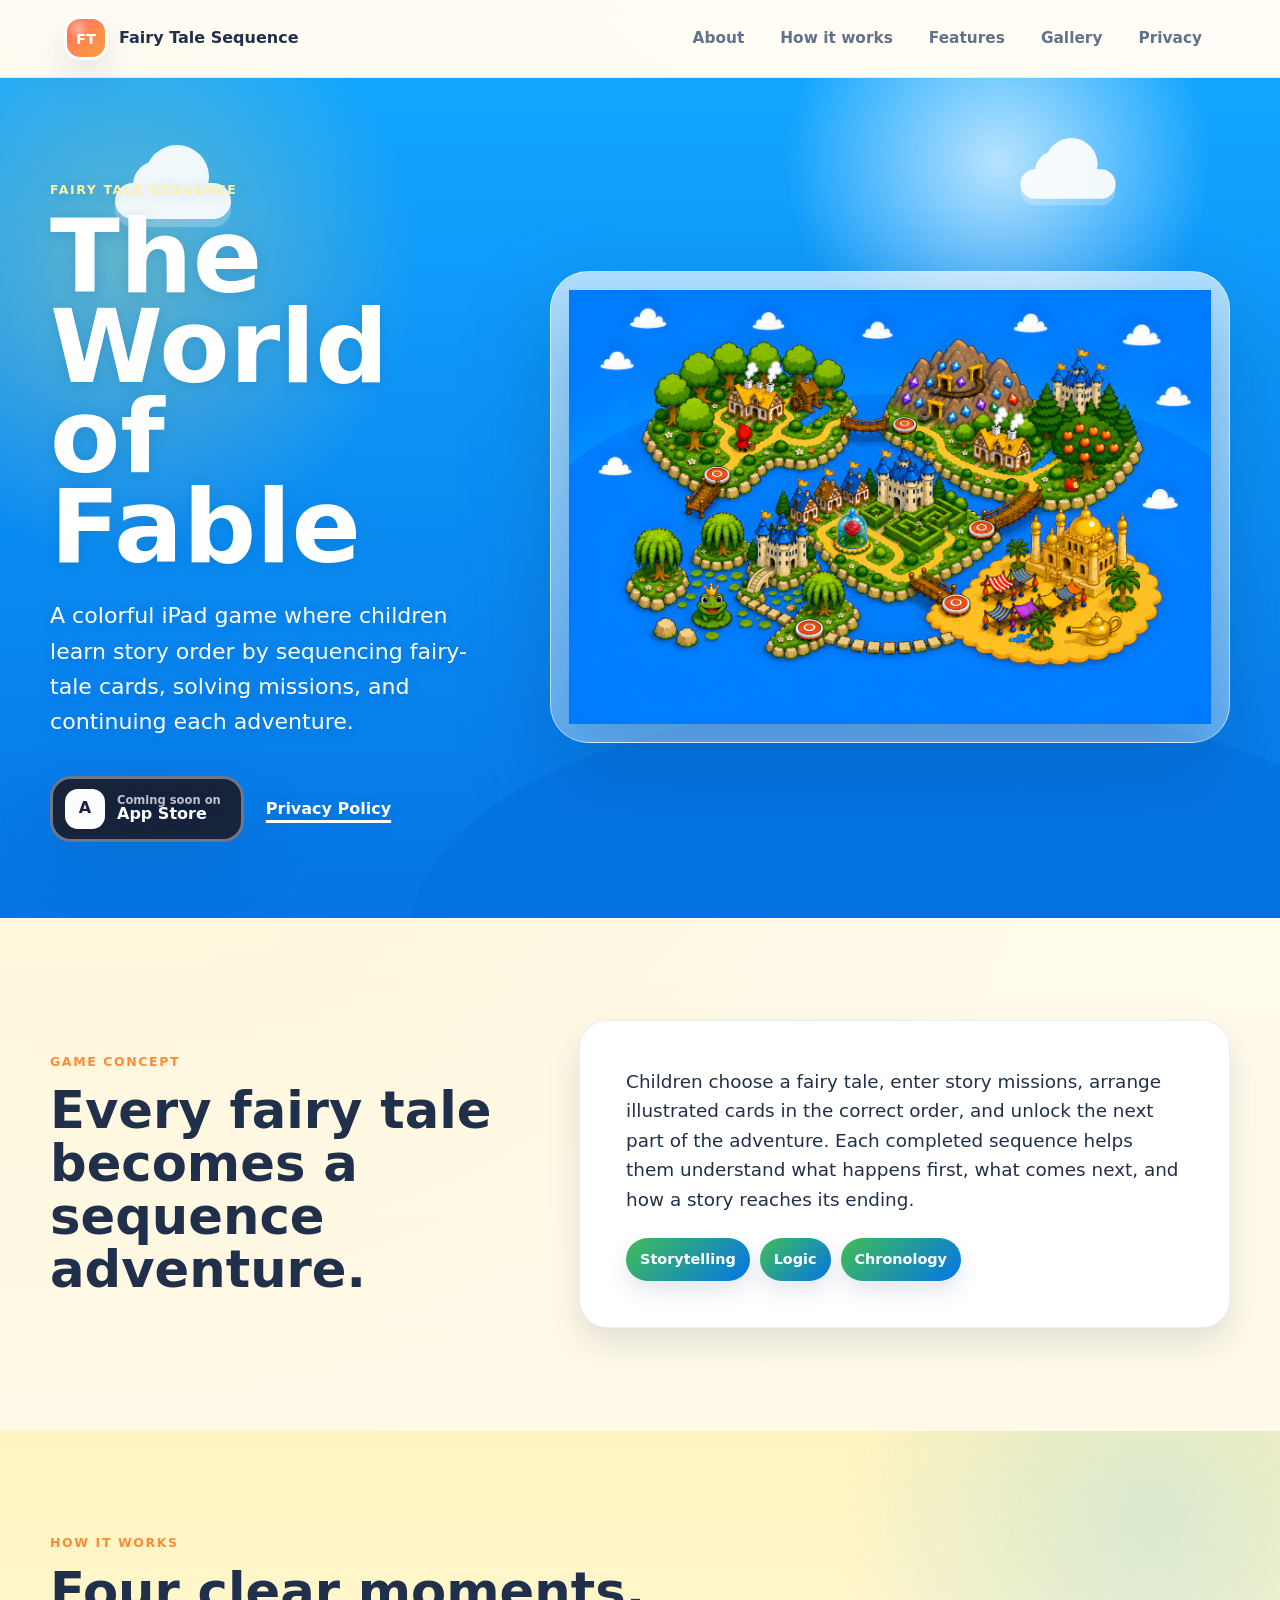
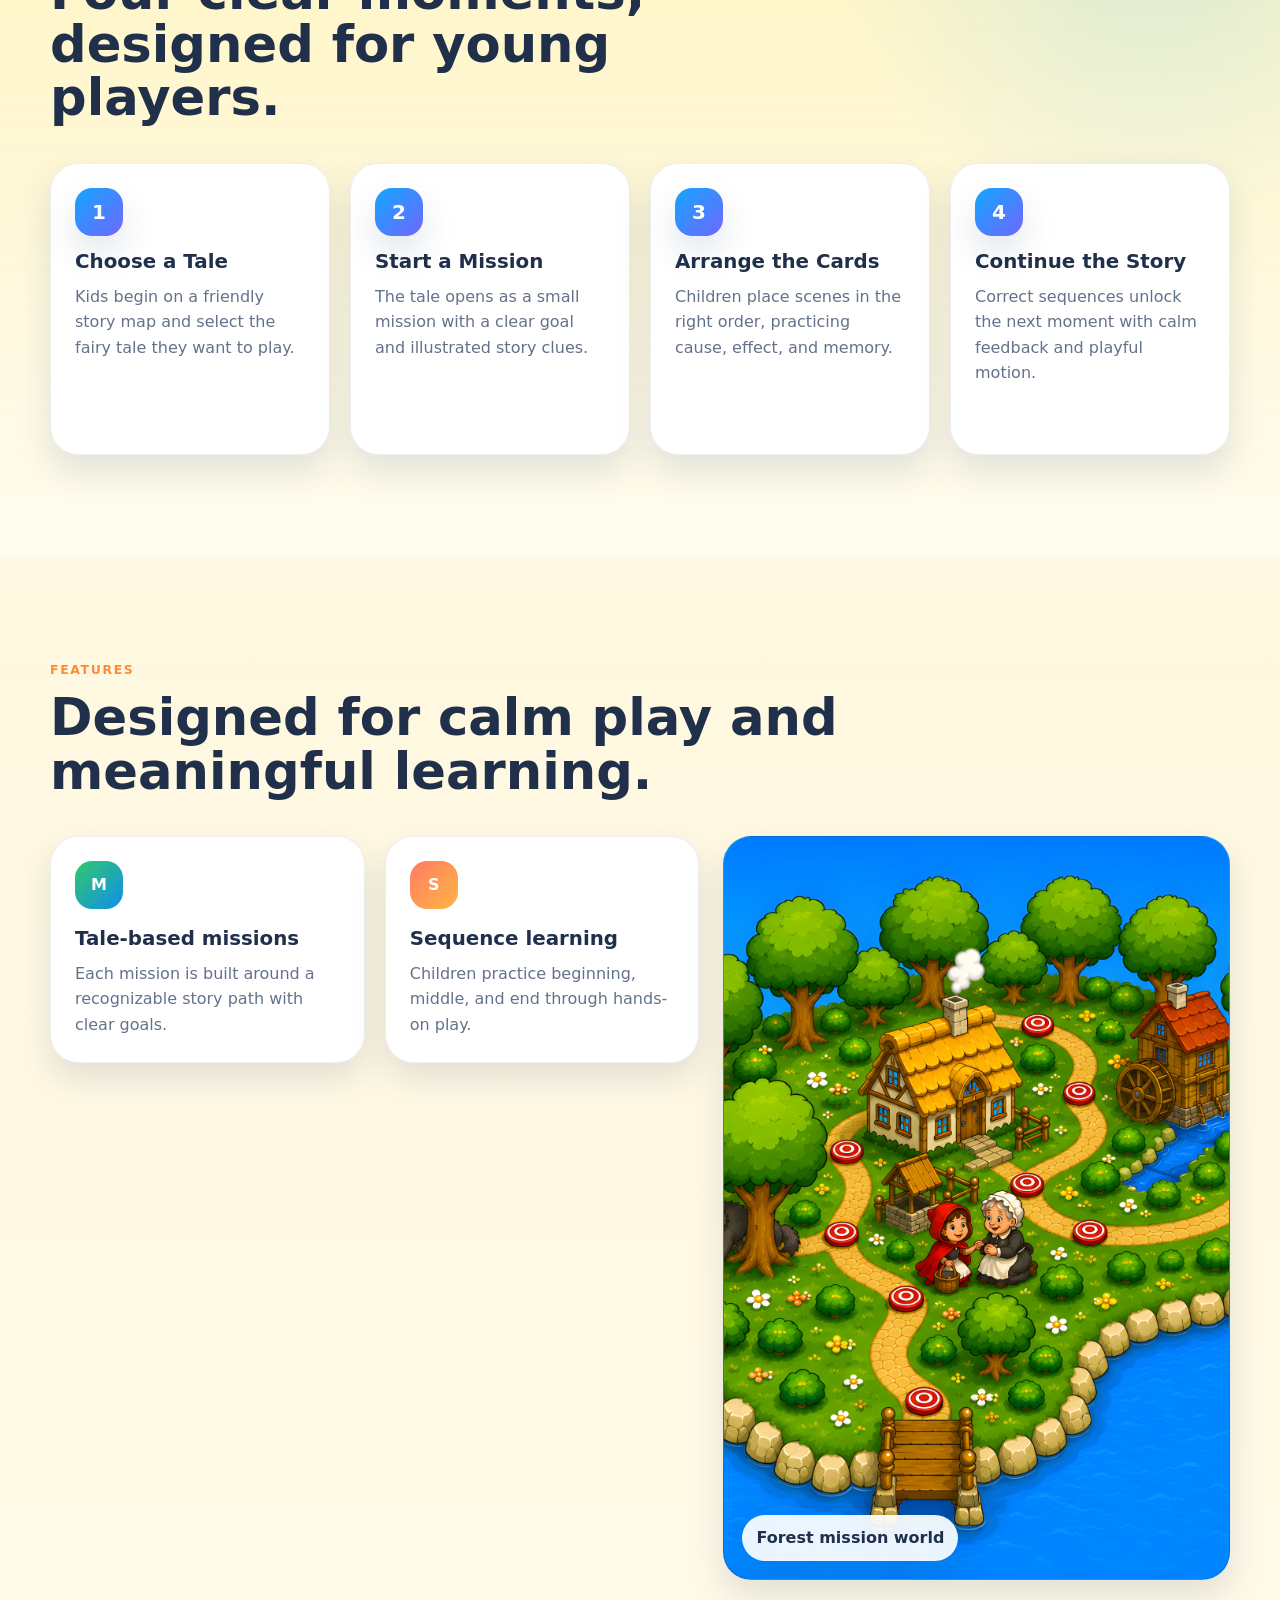
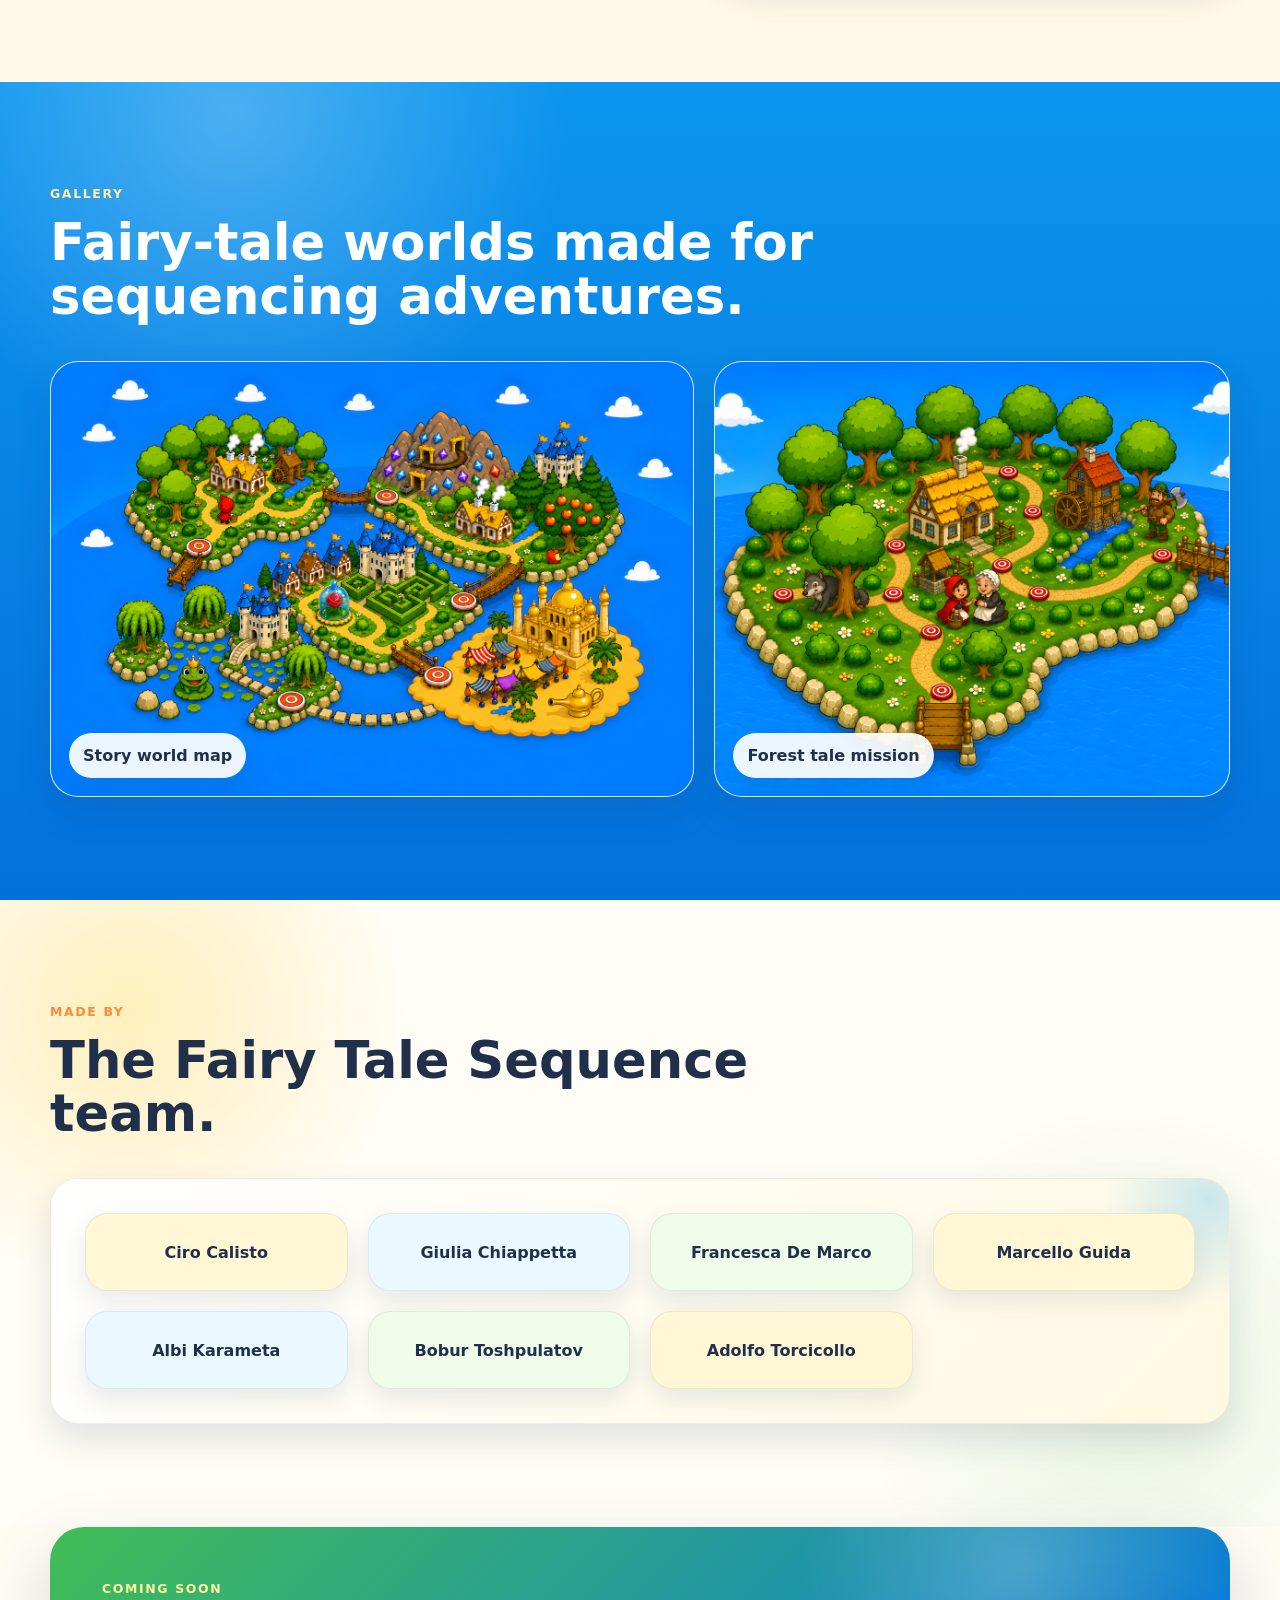
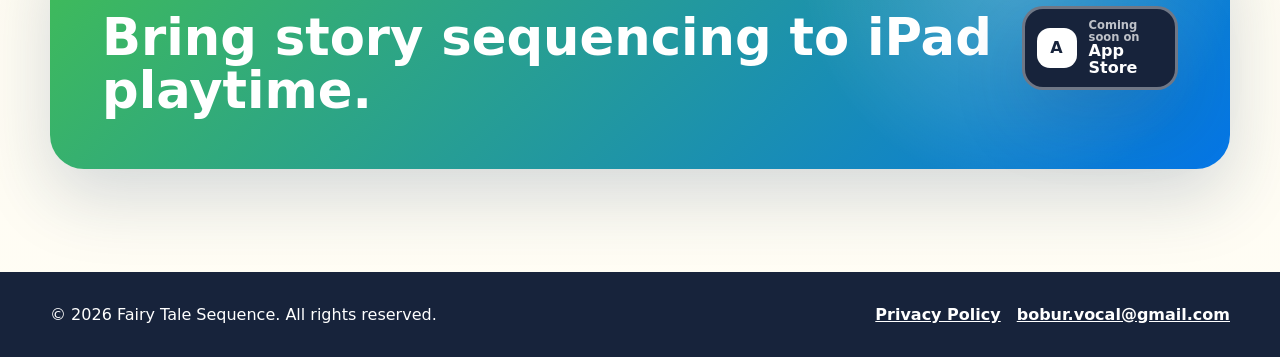
==== index.html @ df0a397f "Initial website launch" ====
<!DOCTYPE html>
<html lang="en">
<head>
  <meta charset="UTF-8">
  <meta name="viewport" content="width=device-width, initial-scale=1.0">
  <meta name="description" content="Fairy Tale Sequence is a colorful children's iPad game for learning story order, logic, and sequencing through fairy tales.">
  <title>Fairy Tale Sequence</title>
  <link rel="stylesheet" href="styles.css">
</head>
<body>
  <header class="site-header" aria-label="Primary navigation">
    <a class="brand" href="index.html" aria-label="Fairy Tale Sequence home">
      <span class="brand-mark">FT</span>
      <span>Fairy Tale Sequence</span>
    </a>
    <button class="nav-toggle" type="button" aria-label="Open menu" aria-expanded="false">
      <span></span>
      <span></span>
      <span></span>
    </button>
    <nav class="site-nav">
      <a href="#about">About</a>
      <a href="#how">How it works</a>
      <a href="#features">Features</a>
      <a href="#gallery">Gallery</a>
      <a href="privacy.html">Privacy</a>
    </nav>
  </header>

  <main>
    <section class="hero section-sky">
      <div class="cloud cloud-one"></div>
      <div class="cloud cloud-two"></div>
      <div class="container hero-grid">
        <div class="hero-copy">
          <p class="eyebrow">Fairy Tale Sequence</p>
          <h1>The World of Fable</h1>
          <p class="hero-tagline">A colorful iPad game where children learn story order by sequencing fairy-tale cards, solving missions, and continuing each adventure.</p>
          <div class="hero-actions">
            <a class="app-store-button" href="https://apps.apple.com/" target="_blank" rel="noopener">
              <span class="button-icon" aria-hidden="true">A</span>
              <span>
                <small>Coming soon on</small>
                App Store
              </span>
            </a>
            <a class="secondary-link" href="privacy.html">Privacy Policy</a>
          </div>
        </div>
        <div class="hero-art reveal">
          <div class="hero-image-card">
            <img class="island-image" src="assets/images/island-world.png" alt="Colorful isometric fairy-tale islands with castles, forests, and bridges" data-fallback="world">
            <div class="image-fallback fallback-world" aria-hidden="true">
              <span class="fallback-sun"></span>
              <span class="fallback-island"></span>
              <span class="fallback-castle"></span>
              <span class="fallback-path"></span>
            </div>
          </div>
        </div>
      </div>
    </section>

    <section class="section" id="about">
      <div class="container split-section">
        <div>
          <p class="eyebrow">Game concept</p>
          <h2>Every fairy tale becomes a sequence adventure.</h2>
        </div>
        <div class="story-card large-card reveal">
          <p>Children choose a fairy tale, enter story missions, arrange illustrated cards in the correct order, and unlock the next part of the adventure. Each completed sequence helps them understand what happens first, what comes next, and how a story reaches its ending.</p>
          <div class="concept-strip" aria-label="Learning focus areas">
            <span>Storytelling</span>
            <span>Logic</span>
            <span>Chronology</span>
          </div>
        </div>
      </div>
    </section>

    <section class="section soft-band" id="how">
      <div class="container">
        <div class="section-heading">
          <p class="eyebrow">How it works</p>
          <h2>Four clear moments, designed for young players.</h2>
        </div>
        <div class="steps-grid">
          <article class="step-card reveal">
            <span class="step-number">1</span>
            <h3>Choose a Tale</h3>
            <p>Kids begin on a friendly story map and select the fairy tale they want to play.</p>
          </article>
          <article class="step-card reveal">
            <span class="step-number">2</span>
            <h3>Start a Mission</h3>
            <p>The tale opens as a small mission with a clear goal and illustrated story clues.</p>
          </article>
          <article class="step-card reveal">
            <span class="step-number">3</span>
            <h3>Arrange the Cards</h3>
            <p>Children place scenes in the right order, practicing cause, effect, and memory.</p>
          </article>
          <article class="step-card reveal">
            <span class="step-number">4</span>
            <h3>Continue the Story</h3>
            <p>Correct sequences unlock the next moment with calm feedback and playful motion.</p>
          </article>
        </div>
      </div>
    </section>

    <section class="section" id="features">
      <div class="container">
        <div class="section-heading">
          <p class="eyebrow">Features</p>
          <h2>Designed for calm play and meaningful learning.</h2>
        </div>
        <div class="feature-showcase">
          <div class="features-grid">
            <article class="feature-card reveal">
              <span class="feature-icon">M</span>
              <h3>Tale-based missions</h3>
              <p>Each mission is built around a recognizable story path with clear goals.</p>
            </article>
            <article class="feature-card reveal">
              <span class="feature-icon">S</span>
              <h3>Sequence learning</h3>
              <p>Children practice beginning, middle, and end through hands-on play.</p>
            </article>
            <article class="feature-card reveal">
              <span class="feature-icon">I</span>
              <h3>Colorful illustrations</h3>
              <p>Bright scenes invite curiosity while keeping every card easy to understand.</p>
            </article>
            <article class="feature-card reveal">
              <span class="feature-icon">C</span>
              <h3>Child-friendly design</h3>
              <p>Large targets, friendly feedback, and readable layouts support young players.</p>
            </article>
            <article class="feature-card reveal">
              <span class="feature-icon">A</span>
              <h3>Calm sounds and animations</h3>
              <p>Gentle motion and audio rewards keep the experience encouraging and focused.</p>
            </article>
          </div>
          <figure class="feature-image-card reveal">
            <img src="assets/images/island-forest.png" alt="Forest fairy-tale island mission with story markers and fairy-tale characters" data-fallback="forest">
            <figcaption>Forest mission world</figcaption>
          </figure>
        </div>
      </div>
    </section>

    <section class="section gallery-band" id="gallery">
      <div class="container">
        <div class="section-heading">
          <p class="eyebrow">Gallery</p>
          <h2>Fairy-tale worlds made for sequencing adventures.</h2>
        </div>
        <div class="gallery-grid">
          <figure class="gallery-card reveal">
            <img src="assets/images/island-world.png" alt="Full fairy-tale island world with multiple story areas" data-fallback="world">
            <figcaption>Story world map</figcaption>
          </figure>
          <figure class="gallery-card reveal">
            <img src="assets/images/island-forest.png" alt="Forest fairy-tale island with Red Riding Hood characters and story markers" data-fallback="forest">
            <figcaption>Forest tale mission</figcaption>
          </figure>
        </div>
      </div>
    </section>

    <section class="section made-by" id="team">
      <div class="container">
        <div class="section-heading">
          <p class="eyebrow">Made by</p>
          <h2>The Fairy Tale Sequence team.</h2>
        </div>
        <div class="team-panel reveal">
        <div class="team-grid" aria-label="Team members">
          <span>Ciro Calisto</span>
          <span>Giulia Chiappetta</span>
          <span>Francesca De Marco</span>
          <span>Marcello Guida</span>
          <span>Albi Karameta</span>
          <span>Bobur Toshpulatov</span>
          <span>Adolfo Torcicollo</span>
        </div>
        </div>
      </div>
    </section>

    <section class="section cta-section">
      <div class="container cta-panel">
        <div>
          <p class="eyebrow">Coming soon</p>
          <h2>Bring story sequencing to iPad playtime.</h2>
        </div>
        <a class="app-store-button" href="https://apps.apple.com/" target="_blank" rel="noopener">
          <span class="button-icon" aria-hidden="true">A</span>
          <span>
            <small>Coming soon on</small>
            App Store
          </span>
        </a>
      </div>
    </section>
  </main>

  <footer class="site-footer">
    <div class="container footer-inner">
      <p>&copy; <span id="year">2026</span> Fairy Tale Sequence. All rights reserved.</p>
      <div class="footer-links">
        <a href="privacy.html">Privacy Policy</a>
        <a href="mailto:bobur.vocal@gmail.com">bobur.vocal@gmail.com</a>
      </div>
    </div>
  </footer>

  <script src="script.js"></script>
</body>
</html>
---- styles.css ----
:root {
  --ink: #20304b;
  --muted: #63728a;
  --sky: #13a6ff;
  --sky-deep: #0475e6;
  --ocean: #0367d8;
  --leaf: #41bd55;
  --leaf-deep: #178d42;
  --sun: #ffd44f;
  --coral: #ff715d;
  --violet: #7067ff;
  --cream: #fff8df;
  --paper: #fffdf5;
  --card: #ffffff;
  --line: rgba(32, 48, 75, 0.12);
  --shadow: 0 28px 70px rgba(23, 57, 102, 0.18);
  --soft-shadow: 0 16px 34px rgba(23, 57, 102, 0.13);
  --radius: 28px;
}

* {
  box-sizing: border-box;
}

html {
  scroll-behavior: smooth;
}

body {
  margin: 0;
  color: var(--ink);
  font-family: "Trebuchet MS", "Segoe UI", system-ui, sans-serif;
  background:
    radial-gradient(circle at 8% 8%, rgba(255, 212, 79, 0.2), transparent 22%),
    linear-gradient(180deg, #fffdf5 0%, #fff8e1 44%, #fffdf5 100%);
  line-height: 1.6;
}

body.nav-open {
  overflow: hidden;
}

img {
  display: block;
  max-width: 100%;
}

a {
  color: inherit;
}

.container {
  width: min(1180px, calc(100% - 44px));
  margin: 0 auto;
}

.narrow {
  width: min(840px, calc(100% - 44px));
}

.site-header {
  position: sticky;
  top: 0;
  z-index: 30;
  display: flex;
  align-items: center;
  justify-content: space-between;
  gap: 24px;
  padding: 16px clamp(20px, 5vw, 68px);
  background: rgba(255, 253, 245, 0.88);
  border-bottom: 1px solid rgba(32, 48, 75, 0.08);
  backdrop-filter: blur(18px);
}

.brand {
  display: inline-flex;
  align-items: center;
  gap: 11px;
  color: var(--ink);
  font-weight: 900;
  text-decoration: none;
}

.brand-mark,
.button-icon,
.feature-icon,
.step-number {
  display: inline-grid;
  place-items: center;
  flex: 0 0 auto;
}

.brand-mark {
  width: 44px;
  height: 44px;
  color: #fff;
  background:
    radial-gradient(circle at 30% 25%, rgba(255, 255, 255, 0.42), transparent 28%),
    linear-gradient(135deg, var(--coral), #ff9e3f);
  border: 3px solid #fff;
  border-radius: 16px;
  box-shadow: var(--soft-shadow);
  font-size: 0.92rem;
}

.site-nav {
  display: flex;
  align-items: center;
  gap: 8px;
}

.site-nav a {
  padding: 10px 14px;
  color: var(--muted);
  border-radius: 999px;
  font-size: 0.96rem;
  font-weight: 900;
  text-decoration: none;
  transition: color 180ms ease, background 180ms ease, transform 180ms ease, box-shadow 180ms ease;
}

.site-nav a:hover,
.site-nav a[aria-current="page"] {
  color: var(--ink);
  background: #fff;
  box-shadow: 0 10px 24px rgba(23, 57, 102, 0.1);
  transform: translateY(-1px);
}

.nav-toggle {
  display: none;
  width: 46px;
  height: 46px;
  padding: 10px;
  background: #fff;
  border: 1px solid var(--line);
  border-radius: 16px;
  box-shadow: var(--soft-shadow);
}

.nav-toggle span {
  display: block;
  width: 100%;
  height: 3px;
  margin: 4px 0;
  background: var(--ink);
  border-radius: 99px;
}

.section-sky {
  position: relative;
  overflow: hidden;
  background:
    radial-gradient(circle at 78% 10%, rgba(255, 255, 255, 0.7), transparent 17%),
    radial-gradient(circle at 10% 22%, rgba(255, 230, 116, 0.34), transparent 22%),
    linear-gradient(180deg, var(--sky) 0%, var(--sky-deep) 100%);
}

.section-sky::after {
  position: absolute;
  right: -12%;
  bottom: -30%;
  width: 80%;
  height: 56%;
  content: "";
  background: rgba(3, 103, 216, 0.36);
  border-radius: 50%;
}

.hero {
  min-height: 780px;
  padding: clamp(64px, 8vw, 106px) 0 76px;
}

.hero-grid {
  position: relative;
  z-index: 2;
  display: grid;
  grid-template-columns: minmax(300px, 0.82fr) minmax(420px, 1.28fr);
  align-items: center;
  gap: clamp(28px, 5vw, 76px);
}

.hero-copy {
  color: #fff;
  text-shadow: 0 2px 14px rgba(12, 73, 130, 0.18);
}

.eyebrow {
  margin: 0 0 12px;
  color: #ff8b36;
  font-size: 0.78rem;
  font-weight: 900;
  letter-spacing: 0.13em;
  text-transform: uppercase;
}

.hero .eyebrow,
.privacy-hero .eyebrow,
.cta-panel .eyebrow {
  color: #fff2a4;
}

h1,
h2,
h3,
p {
  overflow-wrap: break-word;
}

h1 {
  max-width: 720px;
  margin: 0;
  font-size: clamp(3.8rem, 8vw, 7.6rem);
  line-height: 0.88;
}

h2 {
  margin: 0;
  font-size: clamp(2rem, 4vw, 3.45rem);
  line-height: 1.04;
}

h3 {
  margin: 0 0 10px;
  font-size: 1.24rem;
  line-height: 1.2;
}

.hero-tagline {
  max-width: 610px;
  margin: 26px 0 0;
  font-size: clamp(1.12rem, 2vw, 1.38rem);
}

.hero-actions {
  display: flex;
  align-items: center;
  flex-wrap: wrap;
  gap: 16px;
  margin-top: 36px;
}

.app-store-button {
  display: inline-flex;
  align-items: center;
  gap: 12px;
  min-height: 64px;
  padding: 10px 20px 10px 12px;
  color: #fff;
  background: #17233b;
  border: 3px solid rgba(255, 255, 255, 0.38);
  border-radius: 21px;
  box-shadow: var(--shadow);
  font-weight: 900;
  line-height: 1.05;
  text-decoration: none;
  transition: transform 180ms ease, box-shadow 180ms ease, background 180ms ease;
}

.app-store-button:hover {
  background: #0f1a2f;
  box-shadow: 0 30px 70px rgba(10, 34, 70, 0.25);
  transform: translateY(-3px);
}

.app-store-button small {
  display: block;
  color: rgba(255, 255, 255, 0.72);
  font-size: 0.72rem;
  font-weight: 800;
}

.button-icon {
  width: 40px;
  height: 40px;
  color: #17233b;
  background: #fff;
  border-radius: 13px;
  font-weight: 900;
}

.secondary-link {
  display: inline-flex;
  align-items: center;
  min-height: 48px;
  padding: 0 6px;
  color: #fff;
  font-weight: 900;
  text-decoration-thickness: 3px;
  text-underline-offset: 6px;
}

.secondary-link:hover {
  color: #fff2a4;
}

.hero-art {
  position: relative;
  min-height: 480px;
}

.hero-image-card {
  position: relative;
  isolation: isolate;
  overflow: hidden;
  padding: clamp(12px, 2vw, 18px);
  background:
    linear-gradient(180deg, rgba(255, 255, 255, 0.58), rgba(255, 255, 255, 0.2)),
    rgba(255, 255, 255, 0.22);
  border: 1px solid rgba(255, 255, 255, 0.5);
  border-radius: 38px;
  box-shadow: 0 34px 90px rgba(0, 70, 138, 0.28);
  animation: floatIsland 6s ease-in-out infinite;
}

.hero-image-card::before {
  position: absolute;
  inset: 18px;
  z-index: -1;
  content: "";
  background: radial-gradient(circle at 50% 58%, rgba(2, 93, 190, 0.3), transparent 62%);
  border-radius: 32px;
}

.island-image {
  position: relative;
  z-index: 2;
  width: 100%;
  max-height: 620px;
  object-fit: contain;
  filter: drop-shadow(0 28px 30px rgba(0, 70, 138, 0.23));
}

.image-fallback {
  display: none;
}

.image-missing + .image-fallback {
  display: block;
}

.hero-art img.image-missing,
.feature-image-card.image-missing img,
.gallery-card.image-missing img {
  display: none;
}

.fallback-world {
  position: relative;
  min-height: 440px;
  background:
    radial-gradient(circle at 26% 18%, #fff 0 5%, transparent 6%),
    linear-gradient(180deg, #25b6ff, #0374dc);
  border-radius: 28px;
  box-shadow: inset 0 0 0 8px rgba(255, 255, 255, 0.32);
}

.fallback-island {
  position: absolute;
  right: 8%;
  bottom: 12%;
  width: 78%;
  height: 52%;
  background: linear-gradient(135deg, #83da31, #1baa4c);
  border: 10px solid #ead58b;
  border-radius: 52% 48% 45% 55%;
}

.fallback-castle {
  position: absolute;
  right: 23%;
  bottom: 38%;
  width: 120px;
  height: 118px;
  background: #f8efc7;
  border-radius: 18px 18px 10px 10px;
  box-shadow: 82px 42px 0 -18px #ffd052, -92px 64px 0 -28px #ff7c63;
}

.fallback-path {
  position: absolute;
  right: 16%;
  bottom: 24%;
  width: 58%;
  height: 42px;
  background: #ffd36e;
  border: 6px solid #f1ba41;
  border-radius: 999px;
  transform: rotate(-12deg);
}

.fallback-sun {
  position: absolute;
  top: 34px;
  left: 42px;
  width: 78px;
  height: 78px;
  background: var(--sun);
  border-radius: 50%;
  box-shadow: 0 0 0 14px rgba(255, 255, 255, 0.2);
}

.cloud {
  position: absolute;
  z-index: 1;
  width: 116px;
  height: 36px;
  background: #fff;
  border-radius: 999px;
  opacity: 0.92;
  box-shadow: 0 8px 0 rgba(255, 255, 255, 0.26);
}

.cloud::before,
.cloud::after {
  position: absolute;
  bottom: 10px;
  content: "";
  background: #fff;
  border-radius: 50%;
}

.cloud::before {
  left: 18px;
  width: 48px;
  height: 48px;
}

.cloud::after {
  right: 22px;
  width: 64px;
  height: 64px;
}

.cloud-one {
  top: 105px;
  left: 9%;
}

.cloud-two {
  top: 88px;
  right: 12%;
  transform: scale(0.82);
}

.section {
  padding: clamp(68px, 8vw, 112px) 0;
}

.split-section {
  display: grid;
  grid-template-columns: 0.82fr 1.18fr;
  gap: clamp(28px, 6vw, 78px);
  align-items: center;
}

.story-card,
.step-card,
.feature-card,
.gallery-card,
.policy-card,
.feature-image-card,
.team-panel {
  background: var(--card);
  border: 1px solid rgba(32, 48, 75, 0.08);
  border-radius: var(--radius);
  box-shadow: var(--soft-shadow);
}

.large-card {
  padding: clamp(28px, 4vw, 46px);
  font-size: 1.15rem;
}

.large-card p,
.policy-card p {
  margin-top: 0;
}

.concept-strip {
  display: flex;
  flex-wrap: wrap;
  gap: 10px;
  margin-top: 24px;
}

.concept-strip span {
  padding: 10px 14px;
  color: #fff;
  background: linear-gradient(135deg, var(--leaf), var(--sky-deep));
  border-radius: 999px;
  box-shadow: 0 10px 22px rgba(23, 57, 102, 0.12);
  font-size: 0.9rem;
  font-weight: 900;
}

.soft-band {
  background:
    radial-gradient(circle at 90% 12%, rgba(19, 166, 255, 0.16), transparent 24%),
    linear-gradient(180deg, rgba(255, 242, 179, 0.66), rgba(255, 253, 245, 0.8)),
    #fff8d7;
}

.section-heading {
  max-width: 800px;
  margin-bottom: 38px;
}

.section-heading p:last-child {
  margin-bottom: 0;
}

.steps-grid,
.features-grid,
.gallery-grid,
.team-grid {
  display: grid;
  gap: 20px;
}

.steps-grid {
  grid-template-columns: repeat(4, 1fr);
}

.step-card {
  position: relative;
  min-height: 292px;
  padding: 86px 24px 28px;
  transition: transform 180ms ease, box-shadow 180ms ease;
}

.step-card:hover,
.feature-card:hover,
.team-grid span:hover {
  transform: translateY(-5px);
  box-shadow: var(--shadow);
}

.step-number {
  position: absolute;
  top: 24px;
  left: 24px;
  width: 48px;
  height: 48px;
  color: #fff;
  background: linear-gradient(135deg, var(--sky), var(--violet));
  border-radius: 17px;
  font-size: 1.25rem;
  font-weight: 900;
  box-shadow: var(--soft-shadow);
}

.feature-showcase {
  display: grid;
  grid-template-columns: minmax(0, 1fr) minmax(360px, 0.78fr);
  gap: 24px;
  align-items: stretch;
}

.features-grid {
  grid-template-columns: repeat(2, 1fr);
}

.feature-card {
  min-height: 198px;
  padding: 24px;
  transition: transform 180ms ease, box-shadow 180ms ease;
}

.feature-icon {
  width: 48px;
  height: 48px;
  margin-bottom: 18px;
  color: #fff;
  background: linear-gradient(135deg, #33c86b, #0f8fec);
  border-radius: 17px;
  font-weight: 900;
}

.feature-card:nth-child(2) .feature-icon {
  background: linear-gradient(135deg, #ff7b62, #ffb545);
}

.feature-card:nth-child(3) .feature-icon {
  background: linear-gradient(135deg, #8b6cff, #18b6ff);
}

.feature-card:nth-child(4) .feature-icon {
  background: linear-gradient(135deg, #ffc83d, #ff7a55);
}

.feature-card:nth-child(5) .feature-icon {
  background: linear-gradient(135deg, #24c98e, #ffd343);
}

.feature-card p,
.step-card p {
  margin: 0;
  color: var(--muted);
}

.feature-image-card {
  position: relative;
  overflow: hidden;
  min-height: 100%;
  margin: 0;
  background:
    radial-gradient(circle at 78% 18%, rgba(255, 255, 255, 0.9), transparent 12%),
    linear-gradient(180deg, #16a8ff, #0575dc);
}

.feature-image-card img {
  width: 100%;
  height: 100%;
  min-height: 480px;
  object-fit: cover;
}

.feature-image-card figcaption,
.gallery-card figcaption {
  position: absolute;
  left: 18px;
  bottom: 18px;
  padding: 10px 14px;
  color: var(--ink);
  background: rgba(255, 255, 255, 0.92);
  border-radius: 999px;
  box-shadow: var(--soft-shadow);
  font-weight: 900;
}

.feature-image-card.image-missing,
.gallery-card.image-missing {
  background:
    radial-gradient(circle at 76% 22%, #fff 0 6%, transparent 7%),
    radial-gradient(circle at 34% 66%, #55c84d 0 24%, transparent 25%),
    radial-gradient(circle at 63% 58%, #ffd14d 0 18%, transparent 19%),
    linear-gradient(180deg, #15a9ff, #0575dc);
}

.gallery-band {
  color: #fff;
  background:
    radial-gradient(circle at 18% 4%, rgba(255, 255, 255, 0.26), transparent 26%),
    linear-gradient(180deg, #0b95ee, #0470dc);
}

.gallery-band .eyebrow {
  color: #fff1a8;
}

.gallery-grid {
  grid-template-columns: 1.25fr 1fr;
}

.gallery-card {
  position: relative;
  overflow: hidden;
  min-height: 360px;
  margin: 0;
  background: #e5f7ff;
}

.gallery-card img {
  width: 100%;
  height: 100%;
  min-height: 360px;
  object-fit: cover;
  transition: transform 300ms ease;
}

.gallery-card:hover img {
  transform: scale(1.025);
}

.made-by {
  background:
    radial-gradient(circle at 10% 18%, rgba(255, 210, 74, 0.33), transparent 22%),
    radial-gradient(circle at 88% 76%, rgba(65, 189, 85, 0.13), transparent 22%),
    #fffdf5;
}

.team-panel {
  position: relative;
  overflow: hidden;
  padding: clamp(22px, 4vw, 34px);
  background:
    linear-gradient(135deg, rgba(255, 255, 255, 0.92), rgba(255, 248, 223, 0.92)),
    #fff;
}

.team-panel::before {
  position: absolute;
  top: -90px;
  right: -90px;
  width: 220px;
  height: 220px;
  content: "";
  background: radial-gradient(circle, rgba(19, 166, 255, 0.22), transparent 68%);
  border-radius: 50%;
}

.team-grid {
  position: relative;
  grid-template-columns: repeat(4, 1fr);
}

.team-grid span {
  display: grid;
  place-items: center;
  min-height: 78px;
  padding: 18px;
  text-align: center;
  background: #fff;
  border: 1px solid rgba(32, 48, 75, 0.08);
  border-radius: 22px;
  box-shadow: 0 10px 24px rgba(23, 57, 102, 0.1);
  font-weight: 900;
  transition: transform 180ms ease, box-shadow 180ms ease;
}

.team-grid span:nth-child(3n + 1) {
  background: #fff7d6;
}

.team-grid span:nth-child(3n + 2) {
  background: #eaf8ff;
}

.team-grid span:nth-child(3n + 3) {
  background: #eefce9;
}

.cta-section {
  padding-top: 0;
}

.cta-panel {
  display: flex;
  align-items: center;
  justify-content: space-between;
  gap: 24px;
  padding: clamp(30px, 5vw, 52px);
  color: #fff;
  background:
    radial-gradient(circle at 82% 18%, rgba(255, 255, 255, 0.22), transparent 22%),
    linear-gradient(135deg, var(--leaf), var(--sky-deep));
  border-radius: 34px;
  box-shadow: var(--shadow);
}

.site-footer {
  padding: 30px 0;
  color: #fff;
  background: #17233b;
}

.footer-inner {
  display: flex;
  align-items: center;
  justify-content: space-between;
  gap: 20px;
}

.footer-inner p {
  margin: 0;
}

.footer-links {
  display: flex;
  flex-wrap: wrap;
  gap: 16px;
  font-weight: 800;
}

.footer-links a:hover {
  color: #fff2a4;
}

.privacy-hero {
  padding: clamp(82px, 10vw, 132px) 0;
  color: #fff;
}

.privacy-hero .container {
  position: relative;
  z-index: 2;
}

.privacy-hero h1 {
  font-size: clamp(3rem, 8vw, 6.2rem);
}

.privacy-hero p:last-child {
  max-width: 680px;
  font-size: 1.2rem;
}

.policy-card {
  padding: clamp(28px, 5vw, 58px);
}

.policy-card h2 {
  margin-top: 34px;
  margin-bottom: 10px;
  font-size: clamp(1.45rem, 3vw, 2rem);
}

.policy-card h2:first-of-type {
  margin-top: 22px;
}

.policy-card a {
  color: #087adf;
  font-weight: 900;
}

.reveal {
  opacity: 0;
  transform: translateY(22px);
  transition: opacity 520ms ease, transform 520ms ease;
}

.reveal.is-visible {
  opacity: 1;
  transform: translateY(0);
}

@keyframes floatIsland {
  0%,
  100% {
    transform: translateY(0);
  }

  50% {
    transform: translateY(-12px);
  }
}

@media (max-width: 1080px) {
  .hero-grid,
  .feature-showcase {
    grid-template-columns: 1fr;
  }

  .hero-art {
    min-height: 0;
  }

  .steps-grid {
    grid-template-columns: repeat(2, 1fr);
  }

  .feature-image-card img {
    min-height: 360px;
  }
}

@media (max-width: 980px) {
  .hero {
    min-height: auto;
  }

  .split-section,
  .gallery-grid {
    grid-template-columns: 1fr;
  }

  .team-grid {
    grid-template-columns: repeat(2, 1fr);
  }
}

@media (max-width: 760px) {
  .site-header {
    align-items: center;
    padding: 14px 20px;
  }

  .nav-toggle {
    display: inline-block;
  }

  .site-nav {
    position: absolute;
    top: 76px;
    right: 20px;
    left: 20px;
    display: none;
    flex-direction: column;
    align-items: stretch;
    padding: 14px;
    background: #fff;
    border: 1px solid var(--line);
    border-radius: 22px;
    box-shadow: var(--shadow);
  }

  .site-nav.is-open {
    display: flex;
  }

  .site-nav a {
    padding: 12px 14px;
  }

  .hero {
    padding-top: 52px;
  }

  .hero-copy {
    text-align: left;
  }

  h1 {
    font-size: clamp(3.1rem, 15vw, 4.6rem);
  }

  .hero-image-card {
    border-radius: 28px;
  }

  .fallback-world {
    min-height: 300px;
  }

  .features-grid,
  .steps-grid,
  .team-grid {
    grid-template-columns: 1fr;
  }

  .feature-card,
  .step-card {
    min-height: 0;
  }

  .cta-panel,
  .footer-inner {
    align-items: flex-start;
    flex-direction: column;
  }
}

@media (max-width: 520px) {
  .container,
  .narrow {
    width: min(100% - 28px, 1180px);
  }

  .brand span:last-child {
    max-width: 176px;
    line-height: 1.1;
  }

  .hero-actions {
    align-items: stretch;
    flex-direction: column;
  }

  .app-store-button {
    justify-content: center;
    width: 100%;
  }

  .gallery-card,
  .gallery-card img,
  .feature-image-card img {
    min-height: 280px;
  }

  .team-grid span {
    min-height: 66px;
  }
}

@media (prefers-reduced-motion: reduce) {
  html {
    scroll-behavior: auto;
  }

  *,
  *::before,
  *::after {
    animation-duration: 0.01ms !important;
    animation-iteration-count: 1 !important;
    transition-duration: 0.01ms !important;
  }

  .reveal {
    opacity: 1;
    transform: none;
  }
}
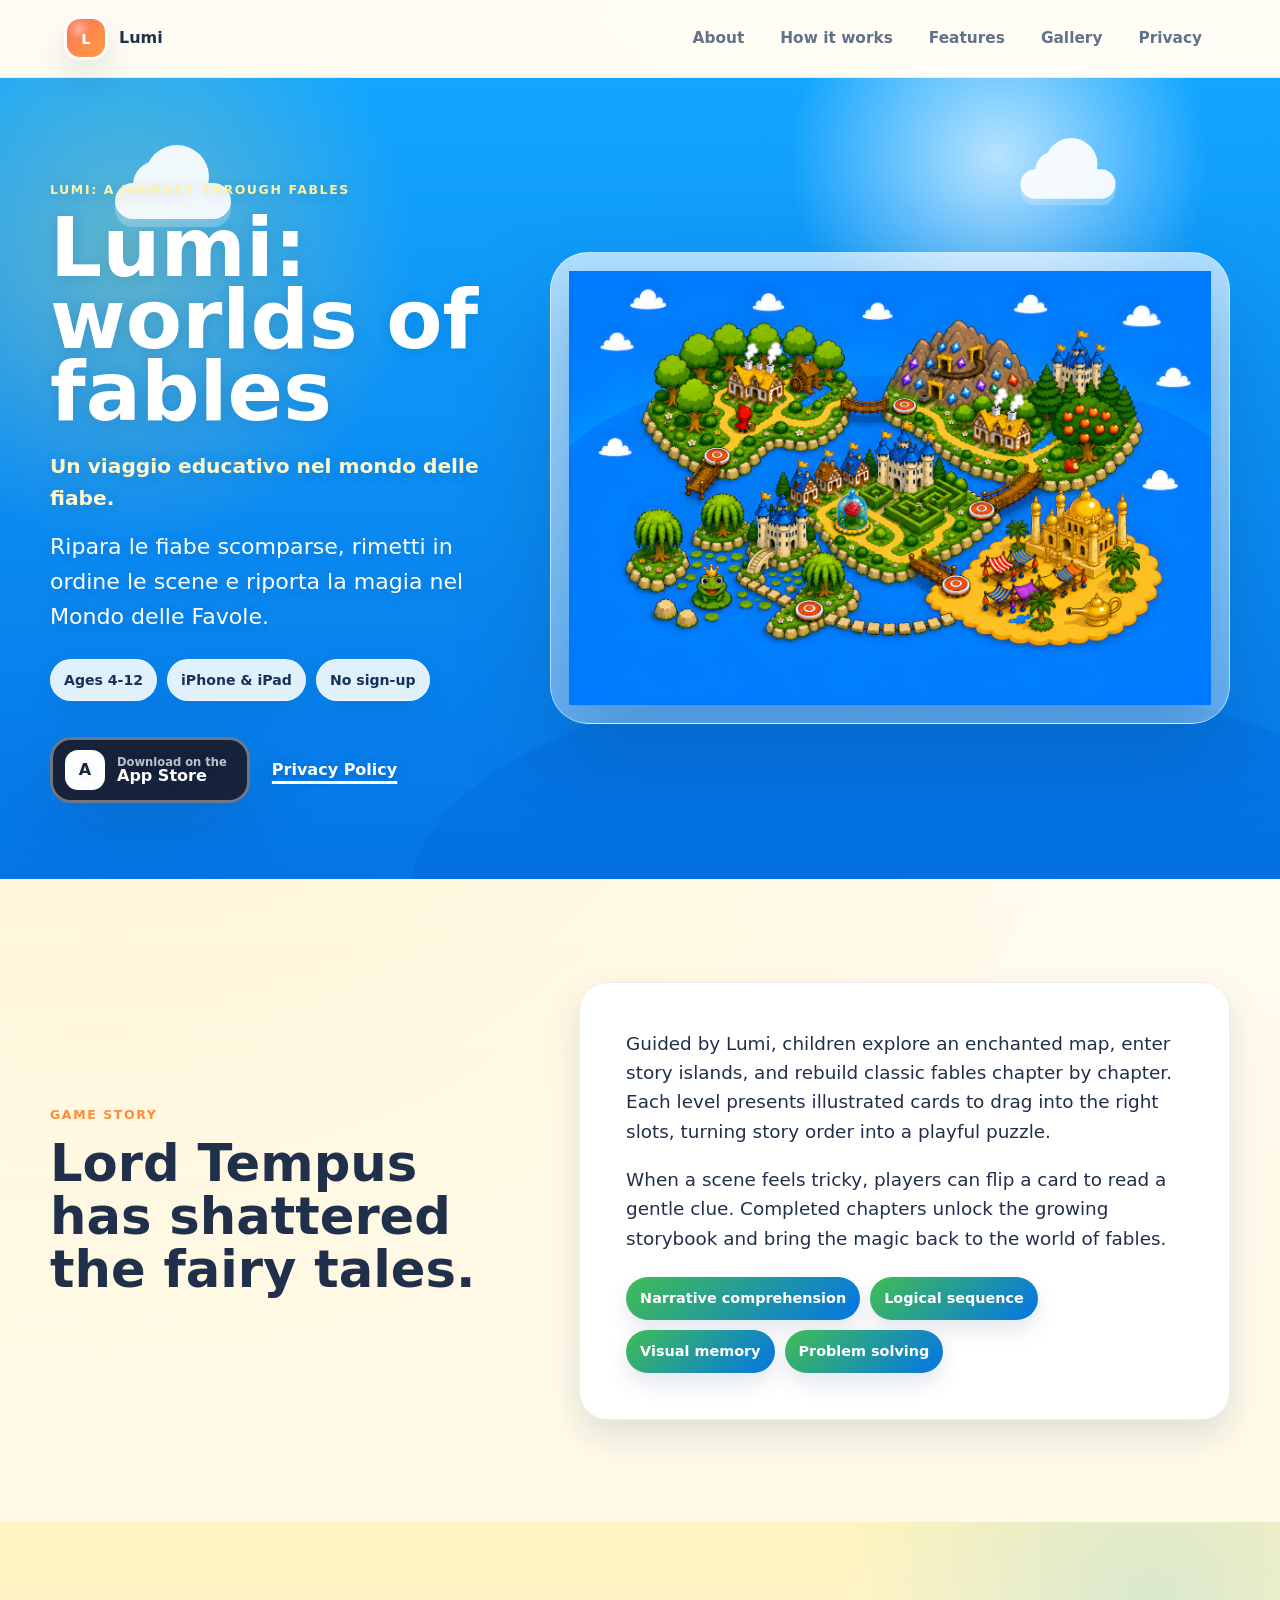
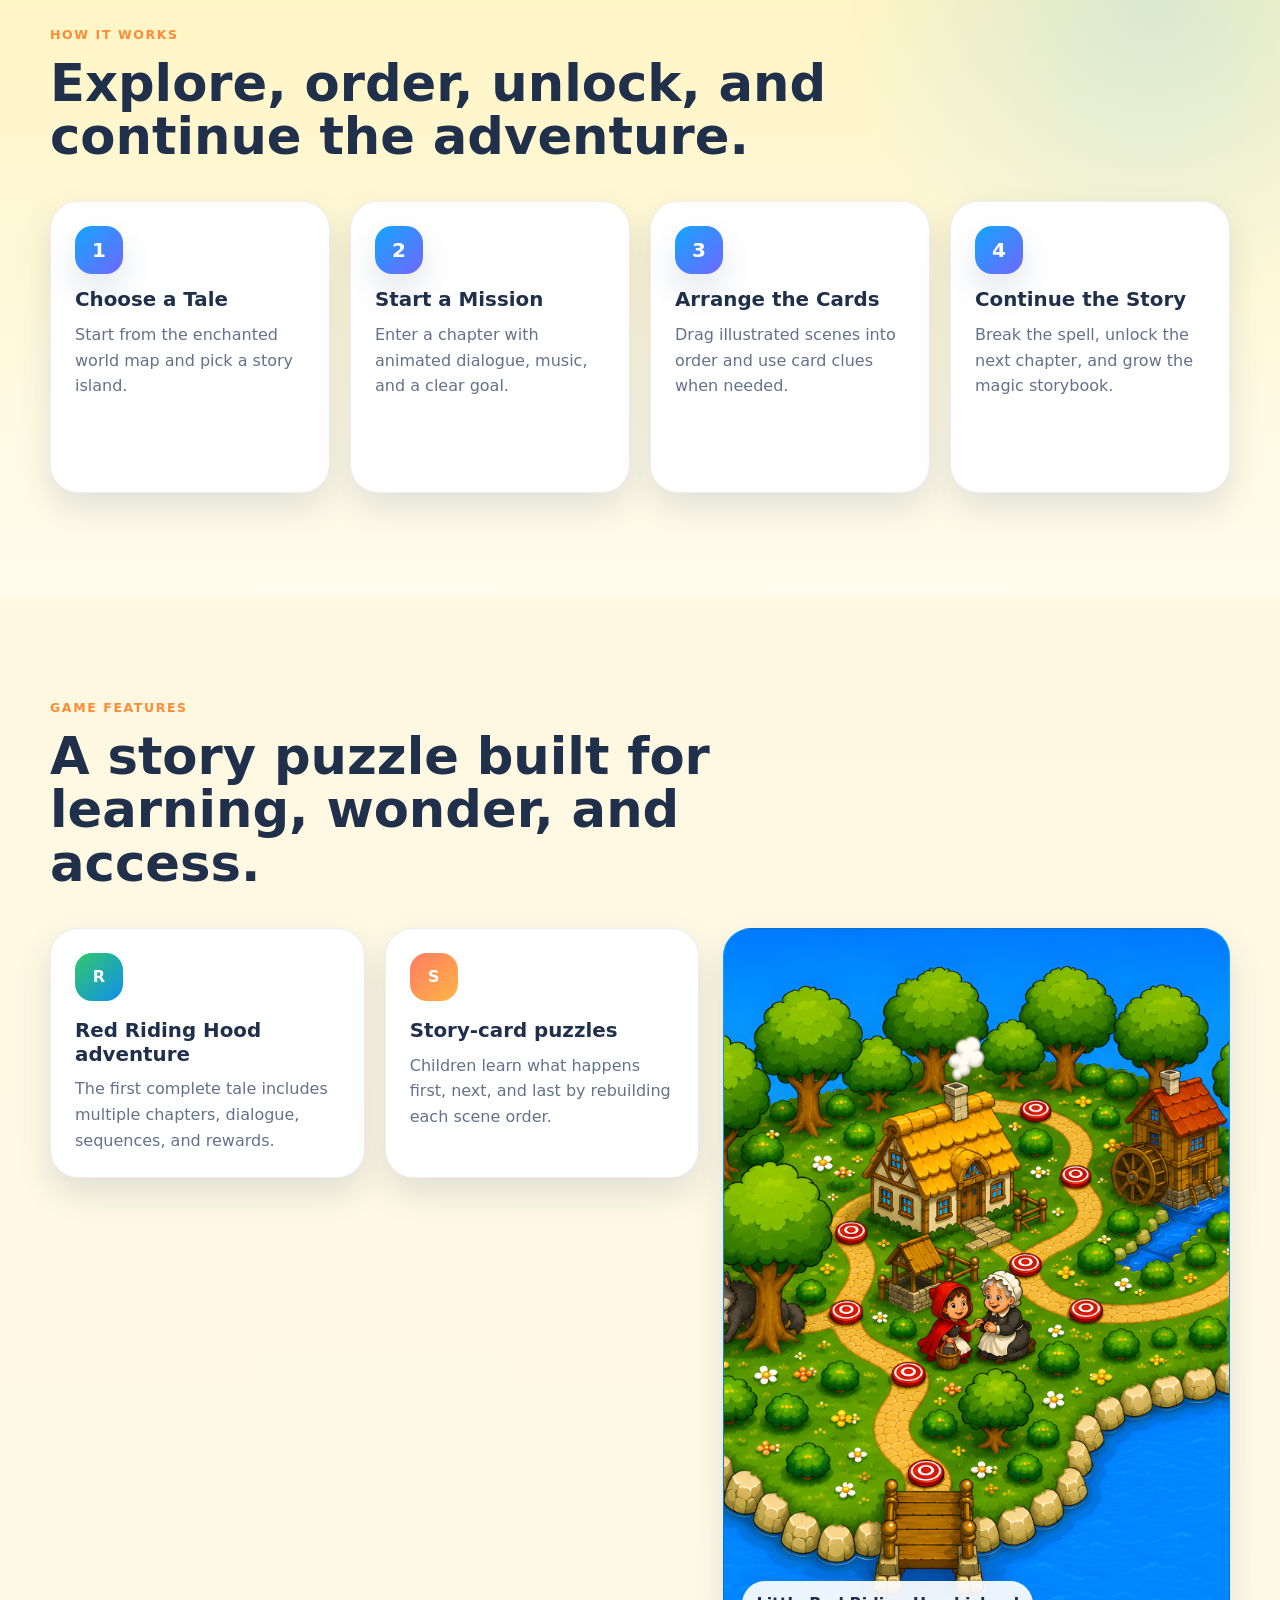
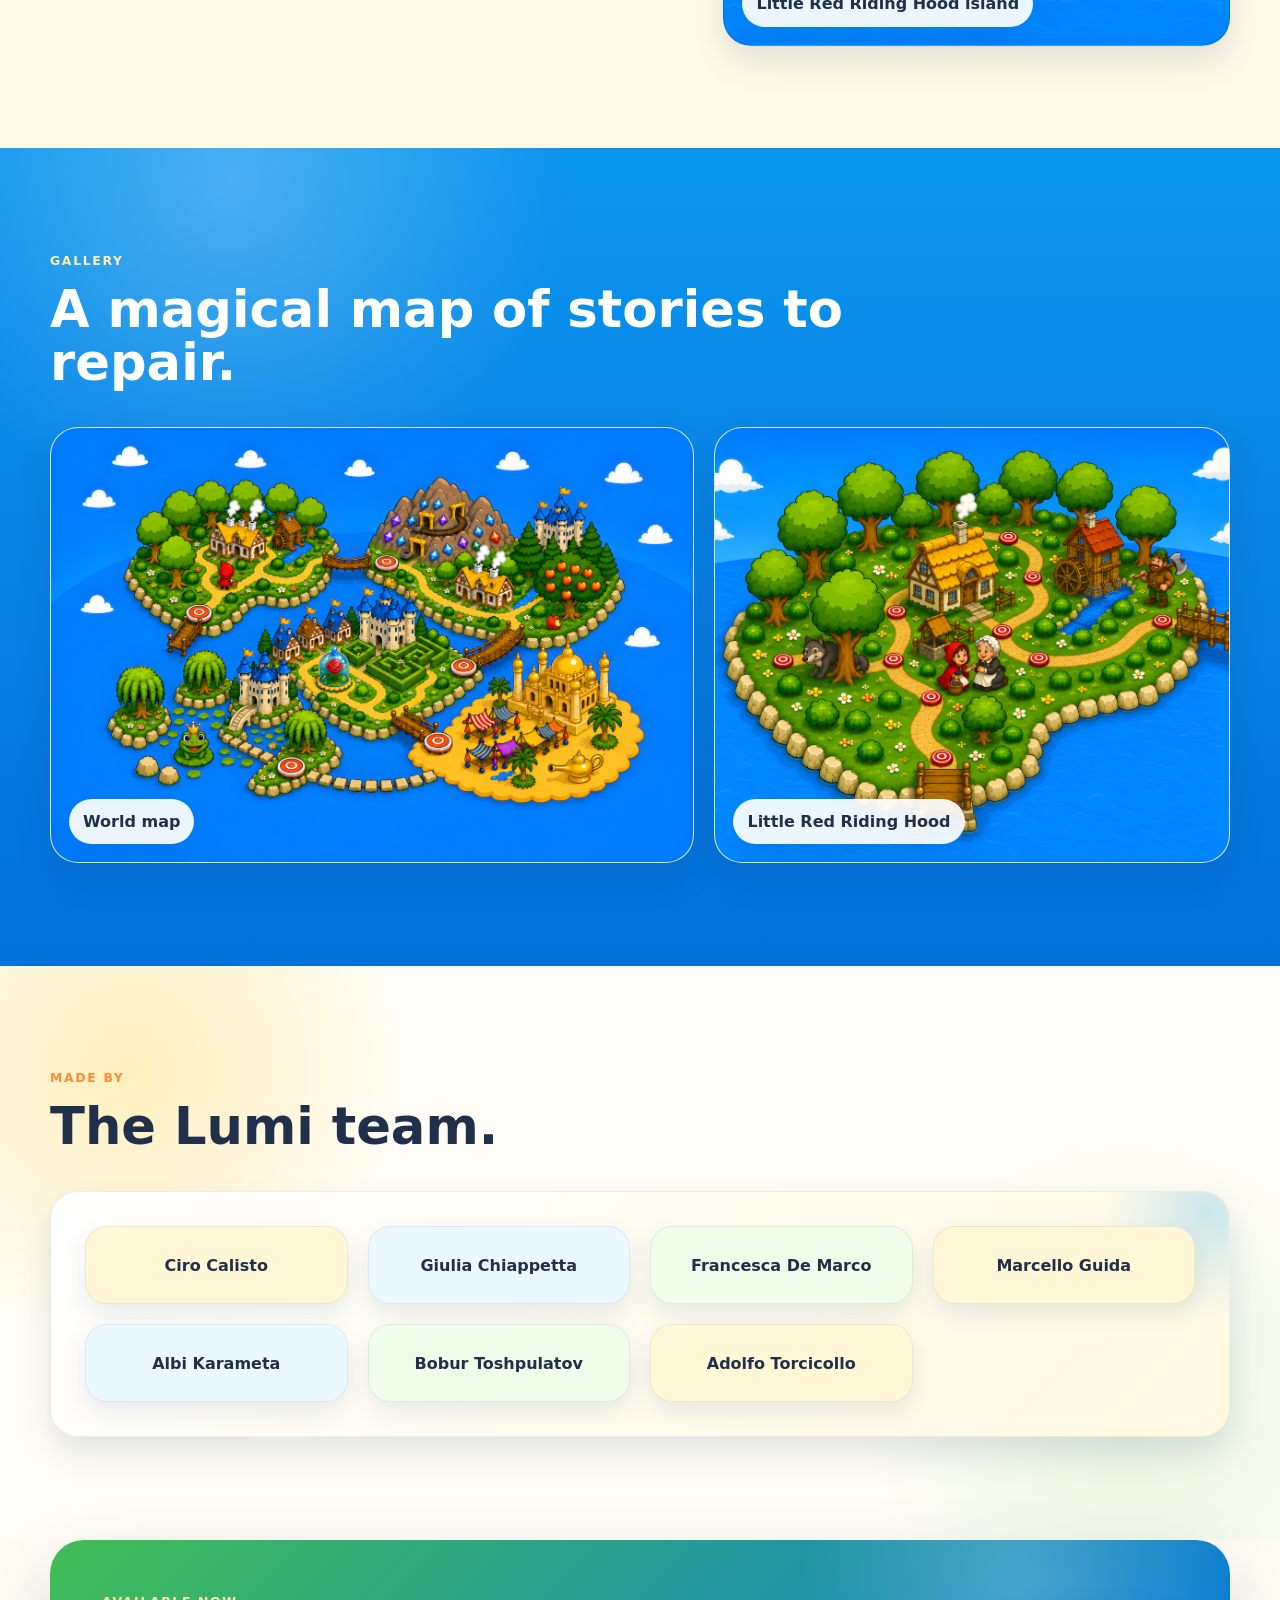
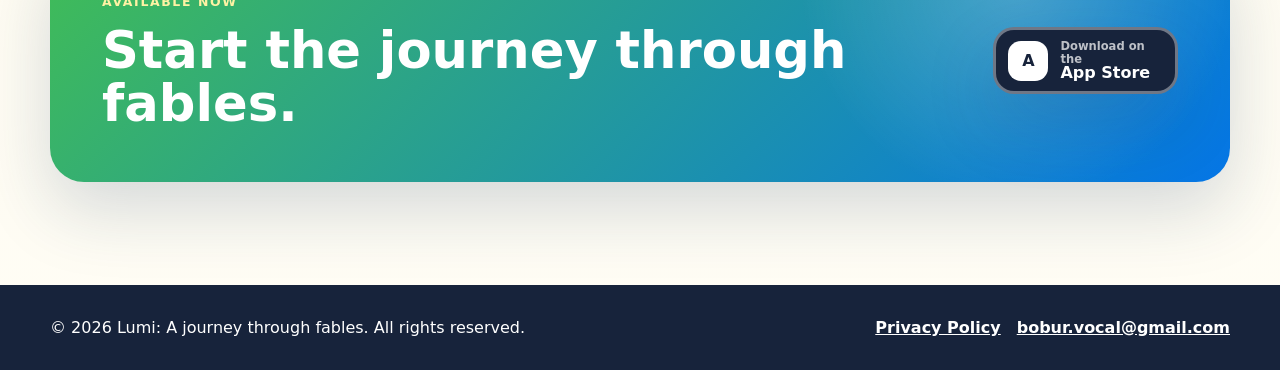
==== commit 1b71287a: "Update site for Lumi app launch" ====
--- a/index.html
+++ b/index.html
@@ -3,15 +3,15 @@
 <head>
   <meta charset="UTF-8">
   <meta name="viewport" content="width=device-width, initial-scale=1.0">
-  <meta name="description" content="Fairy Tale Sequence is a colorful children's iPad game for learning story order, logic, and sequencing through fairy tales.">
-  <title>Fairy Tale Sequence</title>
+  <meta name="description" content="Lumi: A journey through fables is an educational storytelling game where children restore fairy tales by ordering illustrated story scenes.">
+  <title>Lumi: A journey through fables</title>
   <link rel="stylesheet" href="styles.css">
 </head>
 <body>
   <header class="site-header" aria-label="Primary navigation">
-    <a class="brand" href="index.html" aria-label="Fairy Tale Sequence home">
-      <span class="brand-mark">FT</span>
-      <span>Fairy Tale Sequence</span>
+    <a class="brand" href="index.html" aria-label="Lumi home">
+      <span class="brand-mark">L</span>
+      <span>Lumi</span>
     </a>
     <button class="nav-toggle" type="button" aria-label="Open menu" aria-expanded="false">
       <span></span>
@@ -33,14 +33,20 @@
       <div class="cloud cloud-two"></div>
       <div class="container hero-grid">
         <div class="hero-copy">
-          <p class="eyebrow">Fairy Tale Sequence</p>
-          <h1>The World of Fable</h1>
-          <p class="hero-tagline">A colorful iPad game where children learn story order by sequencing fairy-tale cards, solving missions, and continuing each adventure.</p>
+          <p class="eyebrow">Lumi: A journey through fables</p>
+          <h1>Lumi: worlds of fables</h1>
+          <p class="hero-kicker">Un viaggio educativo nel mondo delle fiabe.</p>
+          <p class="hero-tagline">Ripara le fiabe scomparse, rimetti in ordine le scene e riporta la magia nel Mondo delle Favole.</p>
+          <div class="hero-pills" aria-label="App highlights">
+            <span>Ages 4-12</span>
+            <span>iPhone & iPad</span>
+            <span>No sign-up</span>
+          </div>
           <div class="hero-actions">
-            <a class="app-store-button" href="https://apps.apple.com/" target="_blank" rel="noopener">
+            <a class="app-store-button" href="https://apps.apple.com/us/app/lumi-a-journey-through-fables/id6773034104" target="_blank" rel="noopener">
               <span class="button-icon" aria-hidden="true">A</span>
               <span>
-                <small>Coming soon on</small>
+                <small>Download on the</small>
                 App Store
               </span>
             </a>
@@ -64,15 +70,17 @@
     <section class="section" id="about">
       <div class="container split-section">
         <div>
-          <p class="eyebrow">Game concept</p>
-          <h2>Every fairy tale becomes a sequence adventure.</h2>
+          <p class="eyebrow">Game story</p>
+          <h2>Lord Tempus has shattered the fairy tales.</h2>
         </div>
         <div class="story-card large-card reveal">
-          <p>Children choose a fairy tale, enter story missions, arrange illustrated cards in the correct order, and unlock the next part of the adventure. Each completed sequence helps them understand what happens first, what comes next, and how a story reaches its ending.</p>
+          <p>Guided by Lumi, children explore an enchanted map, enter story islands, and rebuild classic fables chapter by chapter. Each level presents illustrated cards to drag into the right slots, turning story order into a playful puzzle.</p>
+          <p>When a scene feels tricky, players can flip a card to read a gentle clue. Completed chapters unlock the growing storybook and bring the magic back to the world of fables.</p>
           <div class="concept-strip" aria-label="Learning focus areas">
-            <span>Storytelling</span>
-            <span>Logic</span>
-            <span>Chronology</span>
+            <span>Narrative comprehension</span>
+            <span>Logical sequence</span>
+            <span>Visual memory</span>
+            <span>Problem solving</span>
           </div>
         </div>
       </div>
@@ -82,28 +90,28 @@
       <div class="container">
         <div class="section-heading">
           <p class="eyebrow">How it works</p>
-          <h2>Four clear moments, designed for young players.</h2>
+          <h2>Explore, order, unlock, and continue the adventure.</h2>
         </div>
         <div class="steps-grid">
           <article class="step-card reveal">
             <span class="step-number">1</span>
             <h3>Choose a Tale</h3>
-            <p>Kids begin on a friendly story map and select the fairy tale they want to play.</p>
+            <p>Start from the enchanted world map and pick a story island.</p>
           </article>
           <article class="step-card reveal">
             <span class="step-number">2</span>
             <h3>Start a Mission</h3>
-            <p>The tale opens as a small mission with a clear goal and illustrated story clues.</p>
+            <p>Enter a chapter with animated dialogue, music, and a clear goal.</p>
           </article>
           <article class="step-card reveal">
             <span class="step-number">3</span>
             <h3>Arrange the Cards</h3>
-            <p>Children place scenes in the right order, practicing cause, effect, and memory.</p>
+            <p>Drag illustrated scenes into order and use card clues when needed.</p>
           </article>
           <article class="step-card reveal">
             <span class="step-number">4</span>
             <h3>Continue the Story</h3>
-            <p>Correct sequences unlock the next moment with calm feedback and playful motion.</p>
+            <p>Break the spell, unlock the next chapter, and grow the magic storybook.</p>
           </article>
         </div>
       </div>
@@ -112,40 +120,40 @@
     <section class="section" id="features">
       <div class="container">
         <div class="section-heading">
-          <p class="eyebrow">Features</p>
-          <h2>Designed for calm play and meaningful learning.</h2>
+          <p class="eyebrow">Game features</p>
+          <h2>A story puzzle built for learning, wonder, and access.</h2>
         </div>
         <div class="feature-showcase">
           <div class="features-grid">
             <article class="feature-card reveal">
-              <span class="feature-icon">M</span>
-              <h3>Tale-based missions</h3>
-              <p>Each mission is built around a recognizable story path with clear goals.</p>
+              <span class="feature-icon">R</span>
+              <h3>Red Riding Hood adventure</h3>
+              <p>The first complete tale includes multiple chapters, dialogue, sequences, and rewards.</p>
             </article>
             <article class="feature-card reveal">
               <span class="feature-icon">S</span>
-              <h3>Sequence learning</h3>
-              <p>Children practice beginning, middle, and end through hands-on play.</p>
+              <h3>Story-card puzzles</h3>
+              <p>Children learn what happens first, next, and last by rebuilding each scene order.</p>
+            </article>
+            <article class="feature-card reveal">
+              <span class="feature-icon">B</span>
+              <h3>Unlockable storybook</h3>
+              <p>Completed chapters become part of a growing magical book on the map.</p>
+            </article>
+            <article class="feature-card reveal">
+              <span class="feature-icon">A</span>
+              <h3>AR moments</h3>
+              <p>Unlocked scenes can be revisited through a playful augmented reality experience.</p>
             </article>
             <article class="feature-card reveal">
               <span class="feature-icon">I</span>
-              <h3>Colorful illustrations</h3>
-              <p>Bright scenes invite curiosity while keeping every card easy to understand.</p>
-            </article>
-            <article class="feature-card reveal">
-              <span class="feature-icon">C</span>
-              <h3>Child-friendly design</h3>
-              <p>Large targets, friendly feedback, and readable layouts support young players.</p>
-            </article>
-            <article class="feature-card reveal">
-              <span class="feature-icon">A</span>
-              <h3>Calm sounds and animations</h3>
-              <p>Gentle motion and audio rewards keep the experience encouraging and focused.</p>
+              <h3>Inclusive by design</h3>
+              <p>OpenDyslexic support, reduced-motion compatibility, large touch targets, and five languages.</p>
             </article>
           </div>
           <figure class="feature-image-card reveal">
             <img src="assets/images/island-forest.png" alt="Forest fairy-tale island mission with story markers and fairy-tale characters" data-fallback="forest">
-            <figcaption>Forest mission world</figcaption>
+            <figcaption>Little Red Riding Hood island</figcaption>
           </figure>
         </div>
       </div>
@@ -155,16 +163,16 @@
       <div class="container">
         <div class="section-heading">
           <p class="eyebrow">Gallery</p>
-          <h2>Fairy-tale worlds made for sequencing adventures.</h2>
+          <h2>A magical map of stories to repair.</h2>
         </div>
         <div class="gallery-grid">
           <figure class="gallery-card reveal">
             <img src="assets/images/island-world.png" alt="Full fairy-tale island world with multiple story areas" data-fallback="world">
-            <figcaption>Story world map</figcaption>
+            <figcaption>World map</figcaption>
           </figure>
           <figure class="gallery-card reveal">
             <img src="assets/images/island-forest.png" alt="Forest fairy-tale island with Red Riding Hood characters and story markers" data-fallback="forest">
-            <figcaption>Forest tale mission</figcaption>
+            <figcaption>Little Red Riding Hood</figcaption>
           </figure>
         </div>
       </div>
@@ -174,7 +182,7 @@
       <div class="container">
         <div class="section-heading">
           <p class="eyebrow">Made by</p>
-          <h2>The Fairy Tale Sequence team.</h2>
+          <h2>The Lumi team.</h2>
         </div>
         <div class="team-panel reveal">
         <div class="team-grid" aria-label="Team members">
@@ -193,13 +201,13 @@
     <section class="section cta-section">
       <div class="container cta-panel">
         <div>
-          <p class="eyebrow">Coming soon</p>
-          <h2>Bring story sequencing to iPad playtime.</h2>
-        </div>
-        <a class="app-store-button" href="https://apps.apple.com/" target="_blank" rel="noopener">
+          <p class="eyebrow">Available now</p>
+          <h2>Start the journey through fables.</h2>
+        </div>
+        <a class="app-store-button" href="https://apps.apple.com/us/app/lumi-a-journey-through-fables/id6773034104" target="_blank" rel="noopener">
           <span class="button-icon" aria-hidden="true">A</span>
           <span>
-            <small>Coming soon on</small>
+            <small>Download on the</small>
             App Store
           </span>
         </a>
@@ -209,7 +217,7 @@
 
   <footer class="site-footer">
     <div class="container footer-inner">
-      <p>&copy; <span id="year">2026</span> Fairy Tale Sequence. All rights reserved.</p>
+      <p>&copy; <span id="year">2026</span> Lumi: A journey through fables. All rights reserved.</p>
       <div class="footer-links">
         <a href="privacy.html">Privacy Policy</a>
         <a href="mailto:bobur.vocal@gmail.com">bobur.vocal@gmail.com</a>
--- a/styles.css
+++ b/styles.css
@@ -76,9 +76,16 @@
   display: inline-flex;
   align-items: center;
   gap: 11px;
+  min-width: 0;
   color: var(--ink);
   font-weight: 900;
   text-decoration: none;
+}
+
+.brand span:last-child {
+  overflow: hidden;
+  text-overflow: ellipsis;
+  white-space: nowrap;
 }
 
 .brand-mark,
@@ -215,6 +222,11 @@
   line-height: 0.88;
 }
 
+.hero h1 {
+  max-width: 680px;
+  font-size: clamp(3.2rem, 6.4vw, 6.35rem);
+}
+
 h2 {
   margin: 0;
   font-size: clamp(2rem, 4vw, 3.45rem);
@@ -229,8 +241,35 @@
 
 .hero-tagline {
   max-width: 610px;
-  margin: 26px 0 0;
+  margin: 14px 0 0;
   font-size: clamp(1.12rem, 2vw, 1.38rem);
+}
+
+.hero-kicker {
+  max-width: 560px;
+  margin: 22px 0 0;
+  color: #fff8cc;
+  font-size: clamp(1.05rem, 1.7vw, 1.26rem);
+  font-weight: 900;
+}
+
+.hero-pills {
+  display: flex;
+  flex-wrap: wrap;
+  gap: 10px;
+  margin-top: 24px;
+}
+
+.hero-pills span {
+  padding: 9px 13px;
+  color: #163257;
+  background: rgba(255, 255, 255, 0.88);
+  border: 1px solid rgba(255, 255, 255, 0.7);
+  border-radius: 999px;
+  box-shadow: 0 12px 26px rgba(0, 79, 154, 0.12);
+  font-size: 0.88rem;
+  font-weight: 900;
+  text-shadow: none;
 }
 
 .hero-actions {
@@ -478,6 +517,10 @@
   margin-top: 0;
 }
 
+.large-card p:last-of-type {
+  margin-bottom: 0;
+}
+
 .concept-strip {
   display: flex;
   flex-wrap: wrap;
@@ -560,12 +603,17 @@
 
 .features-grid {
   grid-template-columns: repeat(2, 1fr);
+  align-content: stretch;
 }
 
 .feature-card {
   min-height: 198px;
   padding: 24px;
   transition: transform 180ms ease, box-shadow 180ms ease;
+}
+
+.feature-card:last-child {
+  grid-column: 1 / -1;
 }
 
 .feature-icon {
@@ -615,6 +663,7 @@
   height: 100%;
   min-height: 480px;
   object-fit: cover;
+  object-position: center;
 }
 
 .feature-image-card figcaption,
@@ -917,6 +966,10 @@
     font-size: clamp(3.1rem, 15vw, 4.6rem);
   }
 
+  .hero h1 {
+    font-size: clamp(3rem, 13vw, 4.25rem);
+  }
+
   .hero-image-card {
     border-radius: 28px;
   }
@@ -931,6 +984,10 @@
     grid-template-columns: 1fr;
   }
 
+  .feature-card:last-child {
+    grid-column: auto;
+  }
+
   .feature-card,
   .step-card {
     min-height: 0;
@@ -949,14 +1006,14 @@
     width: min(100% - 28px, 1180px);
   }
 
-  .brand span:last-child {
-    max-width: 176px;
-    line-height: 1.1;
-  }
-
   .hero-actions {
     align-items: stretch;
     flex-direction: column;
+  }
+
+  .hero-pills span {
+    flex: 1 1 calc(50% - 10px);
+    text-align: center;
   }
 
   .app-store-button {
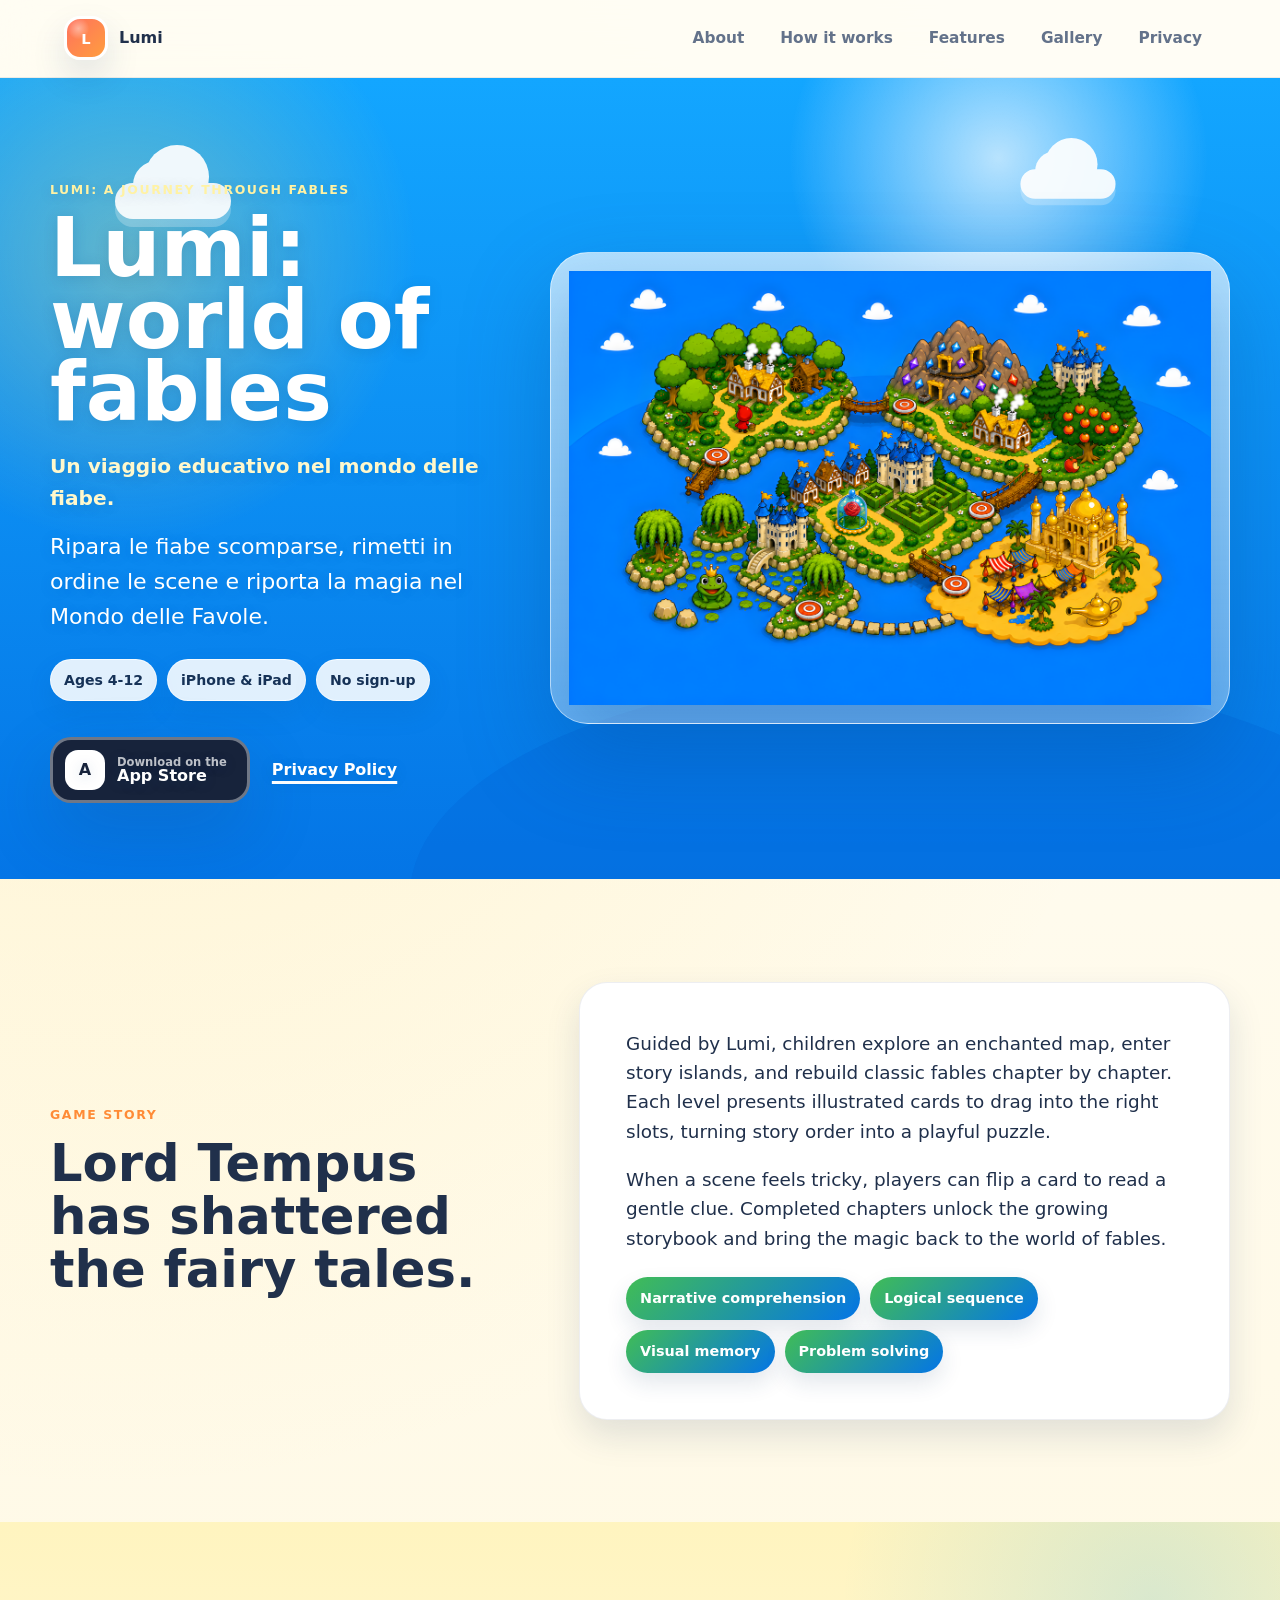
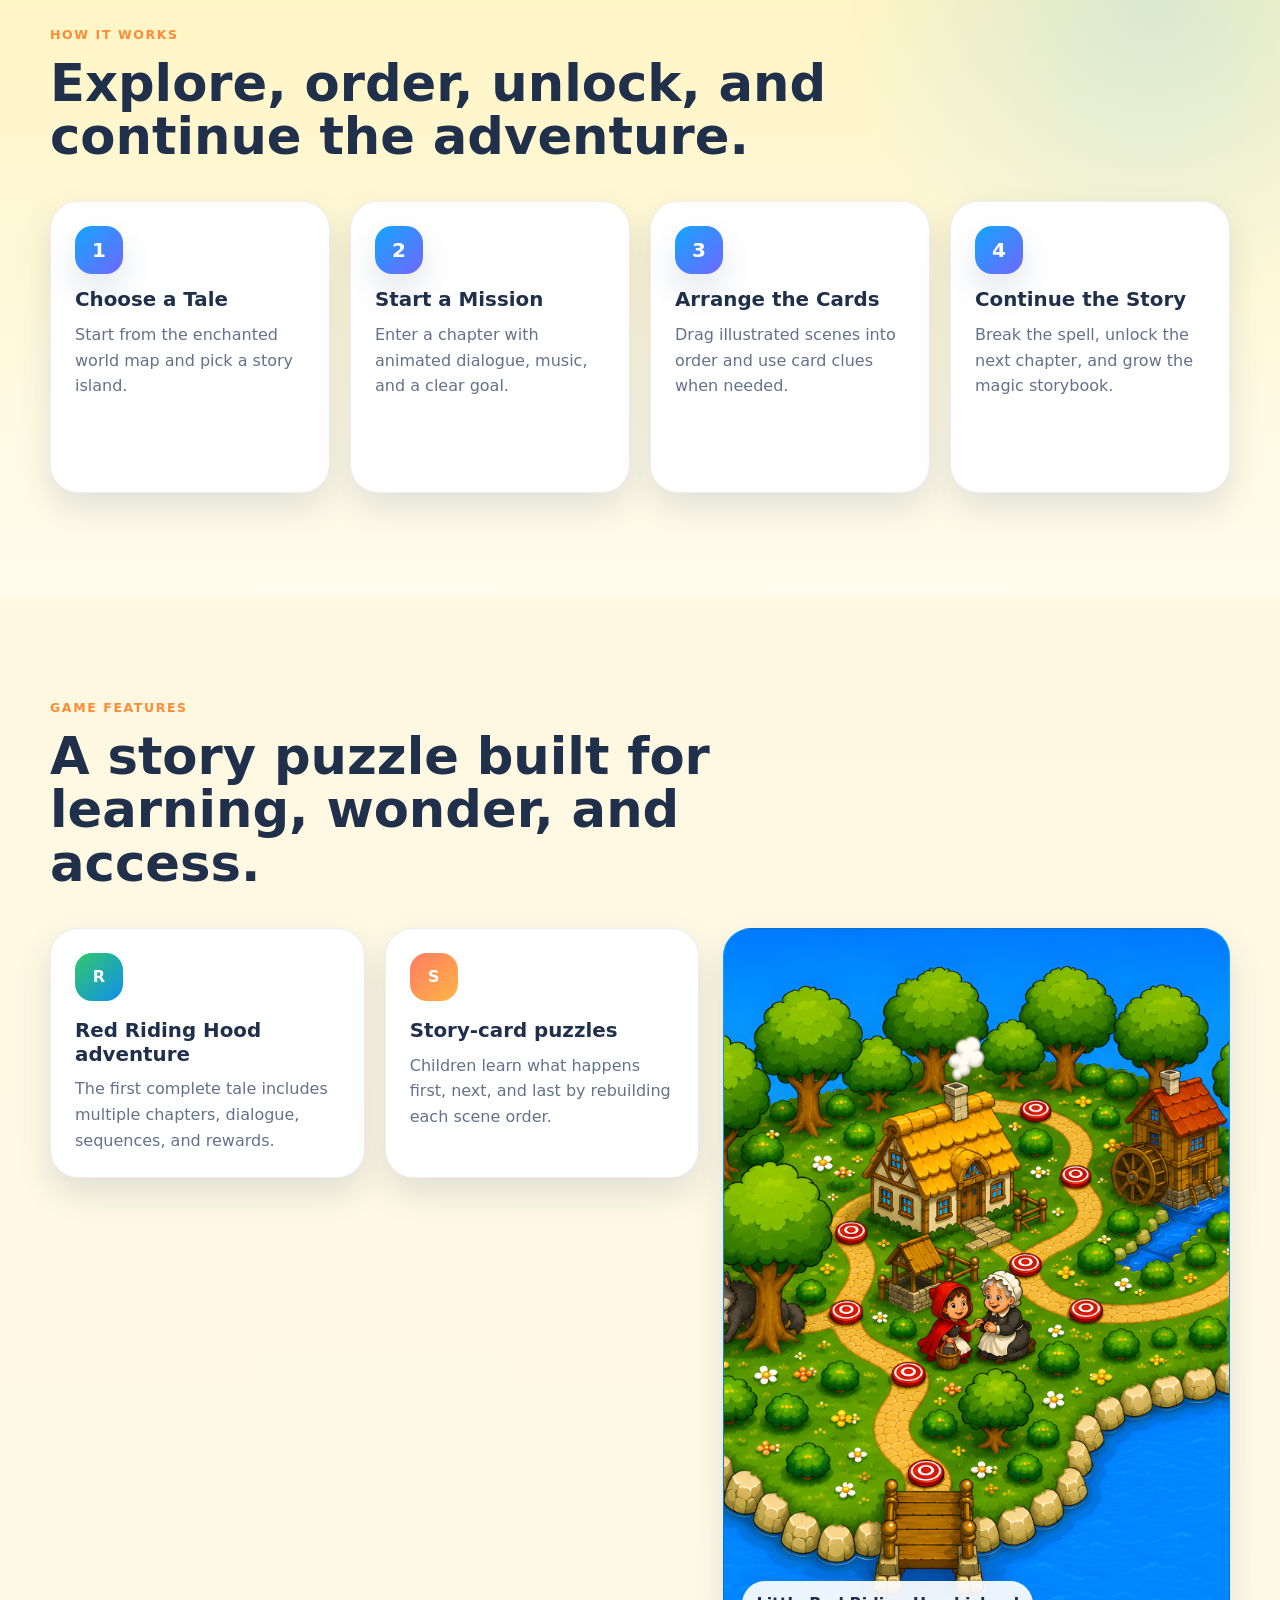
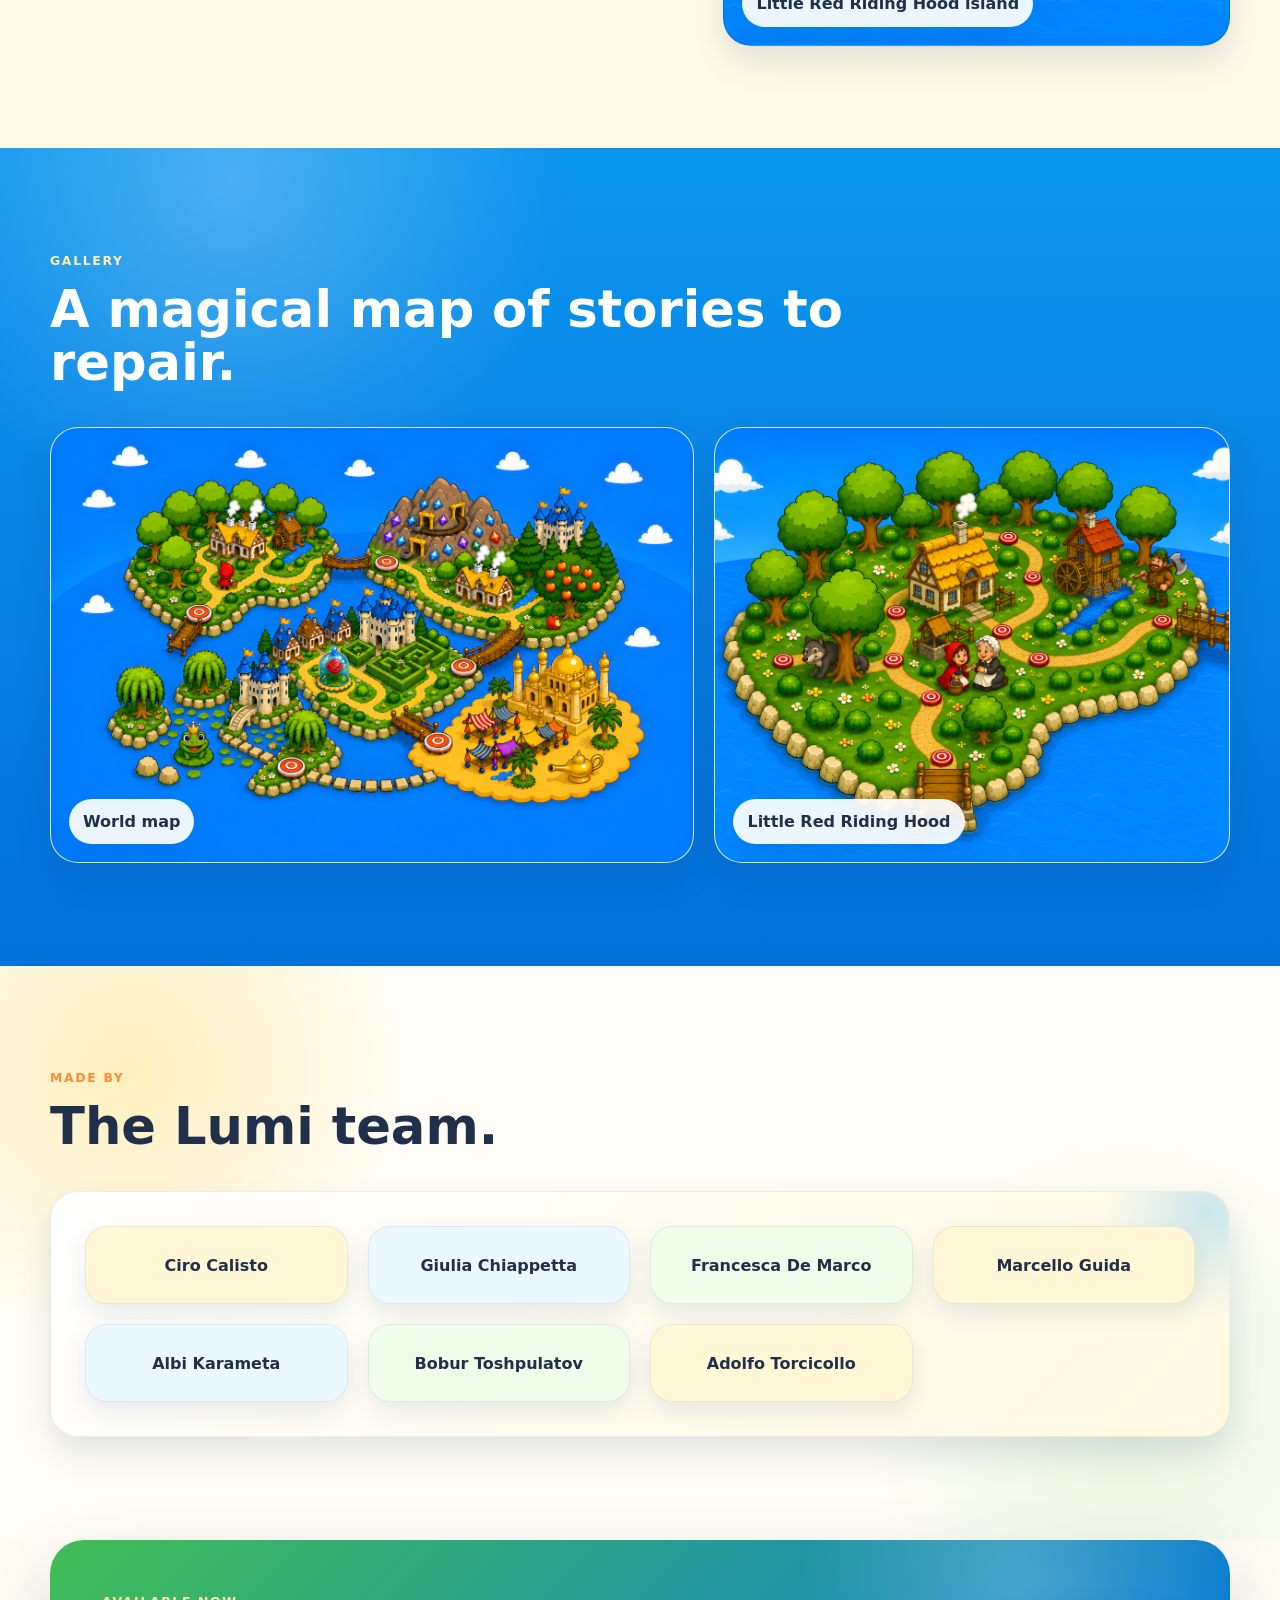
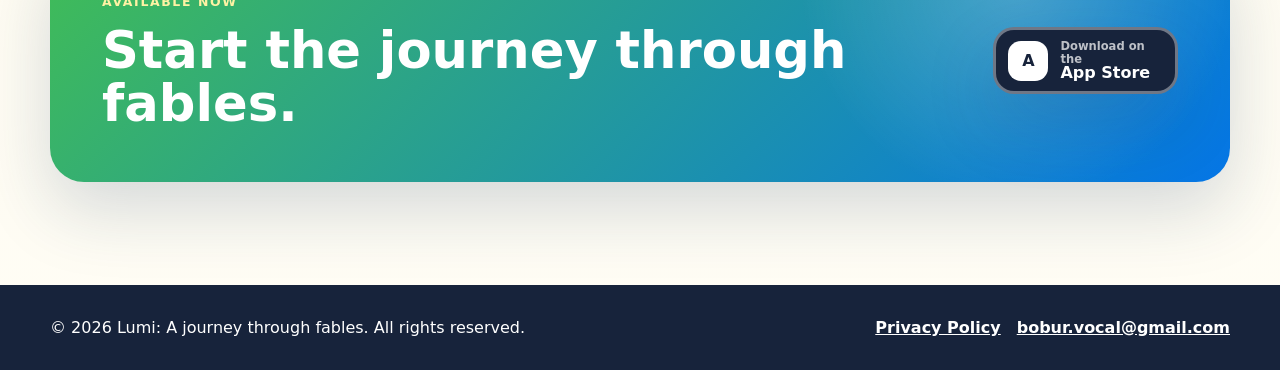
==== commit 81c10d98: "Update index.html" ====
--- a/index.html
+++ b/index.html
@@ -34,7 +34,7 @@
       <div class="container hero-grid">
         <div class="hero-copy">
           <p class="eyebrow">Lumi: A journey through fables</p>
-          <h1>Lumi: worlds of fables</h1>
+          <h1>Lumi: world of fables</h1>
           <p class="hero-kicker">Un viaggio educativo nel mondo delle fiabe.</p>
           <p class="hero-tagline">Ripara le fiabe scomparse, rimetti in ordine le scene e riporta la magia nel Mondo delle Favole.</p>
           <div class="hero-pills" aria-label="App highlights">
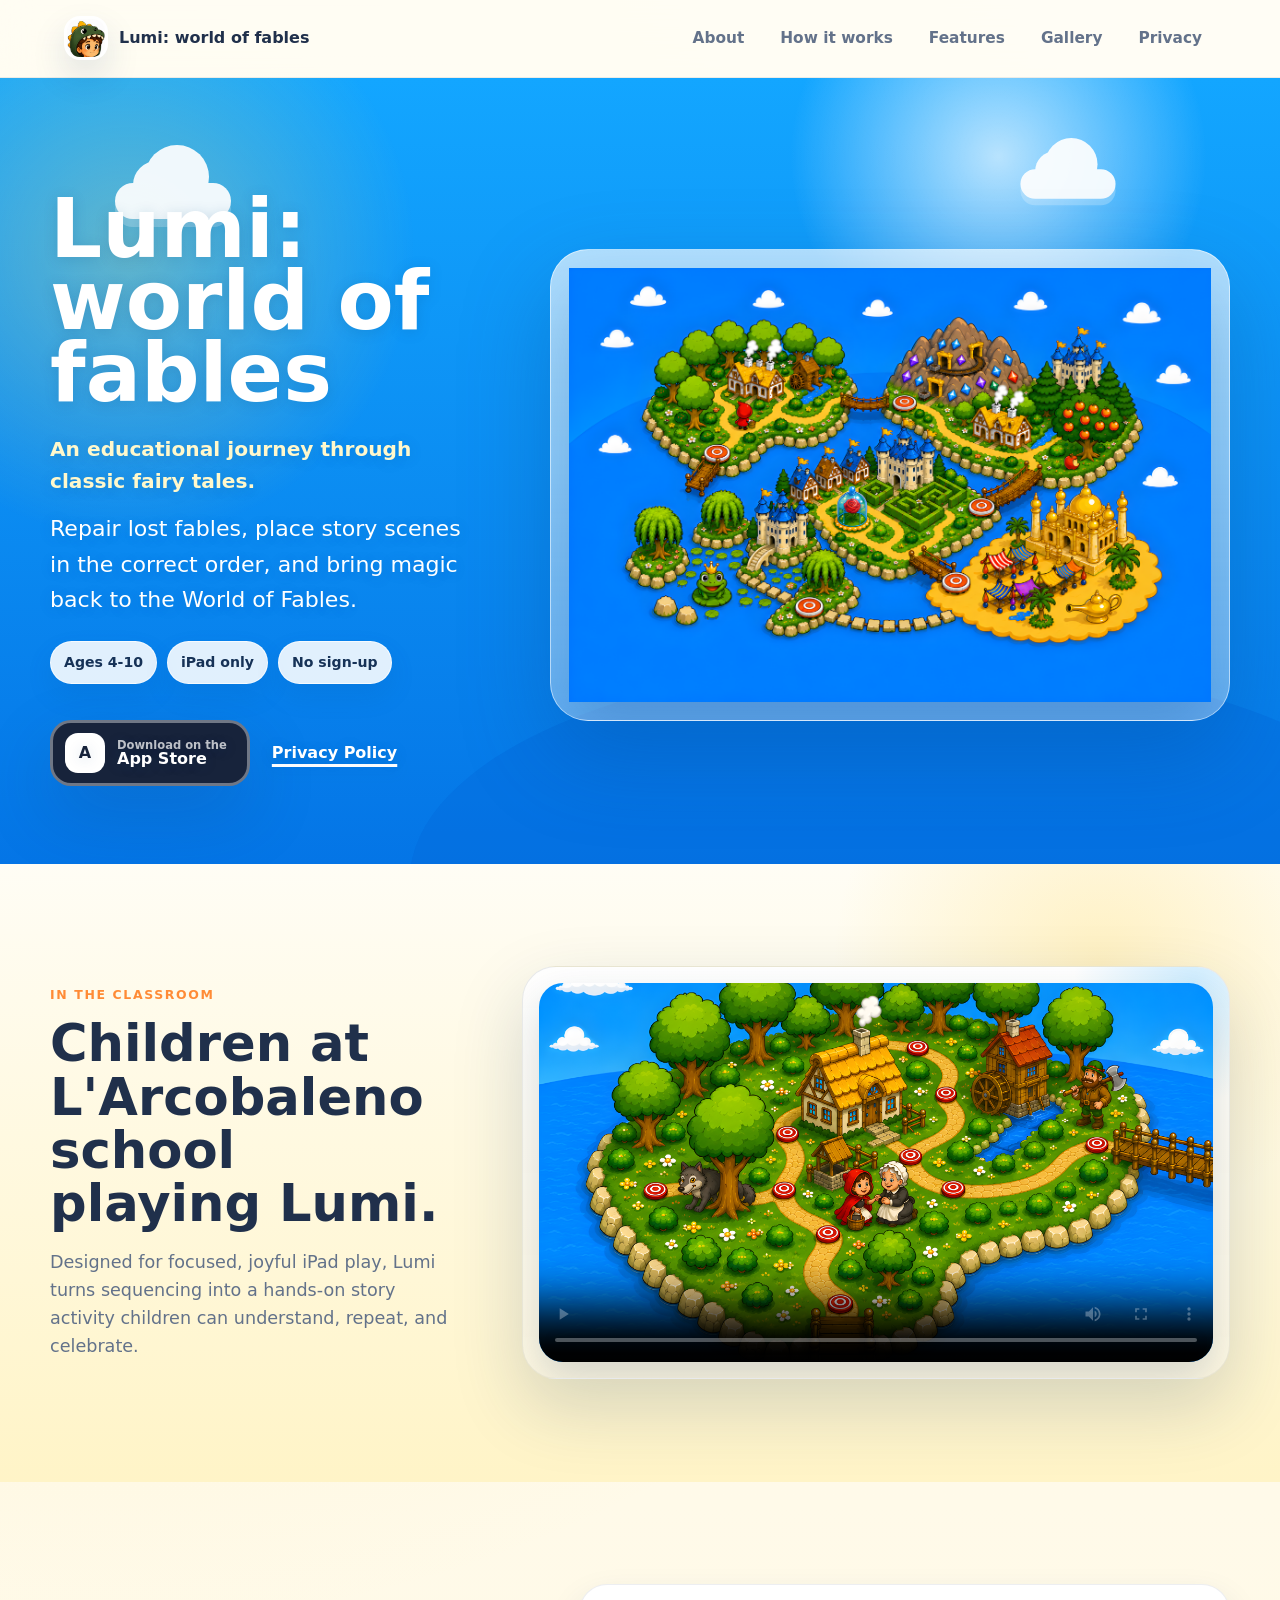
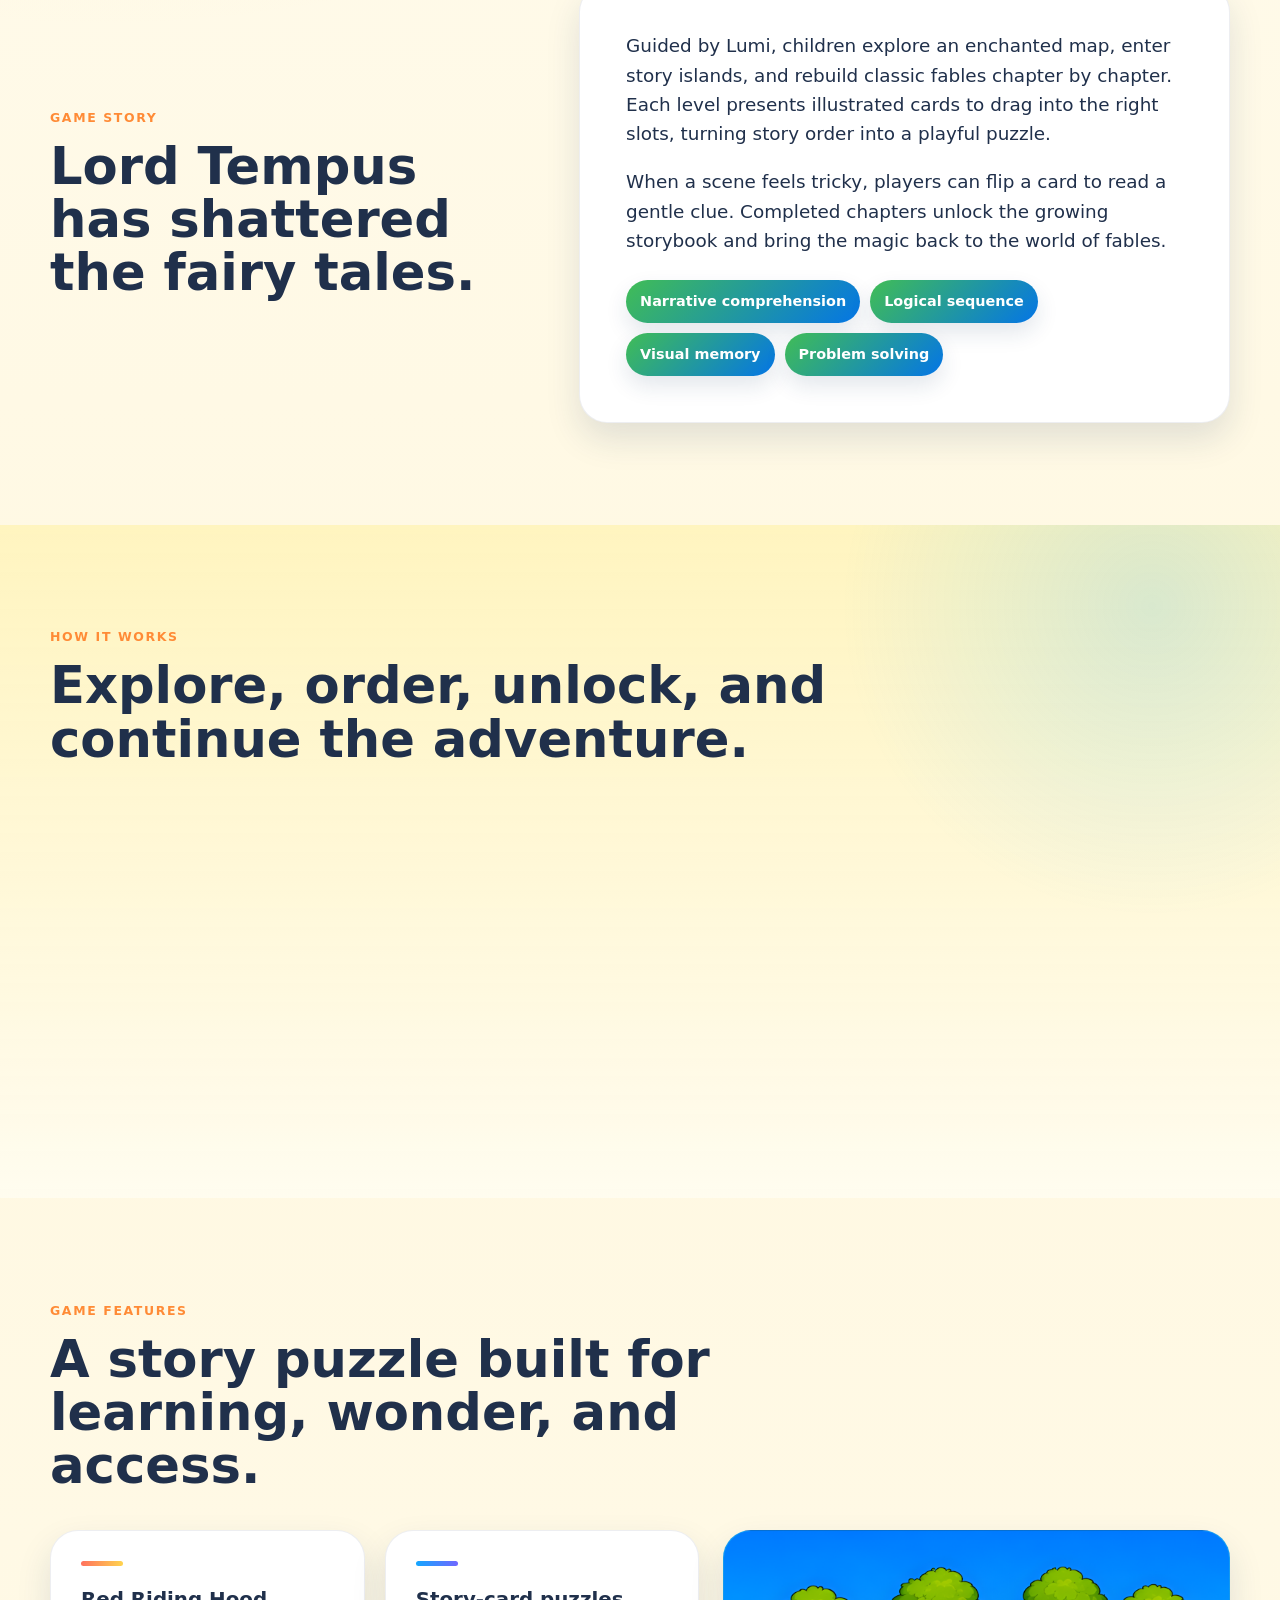
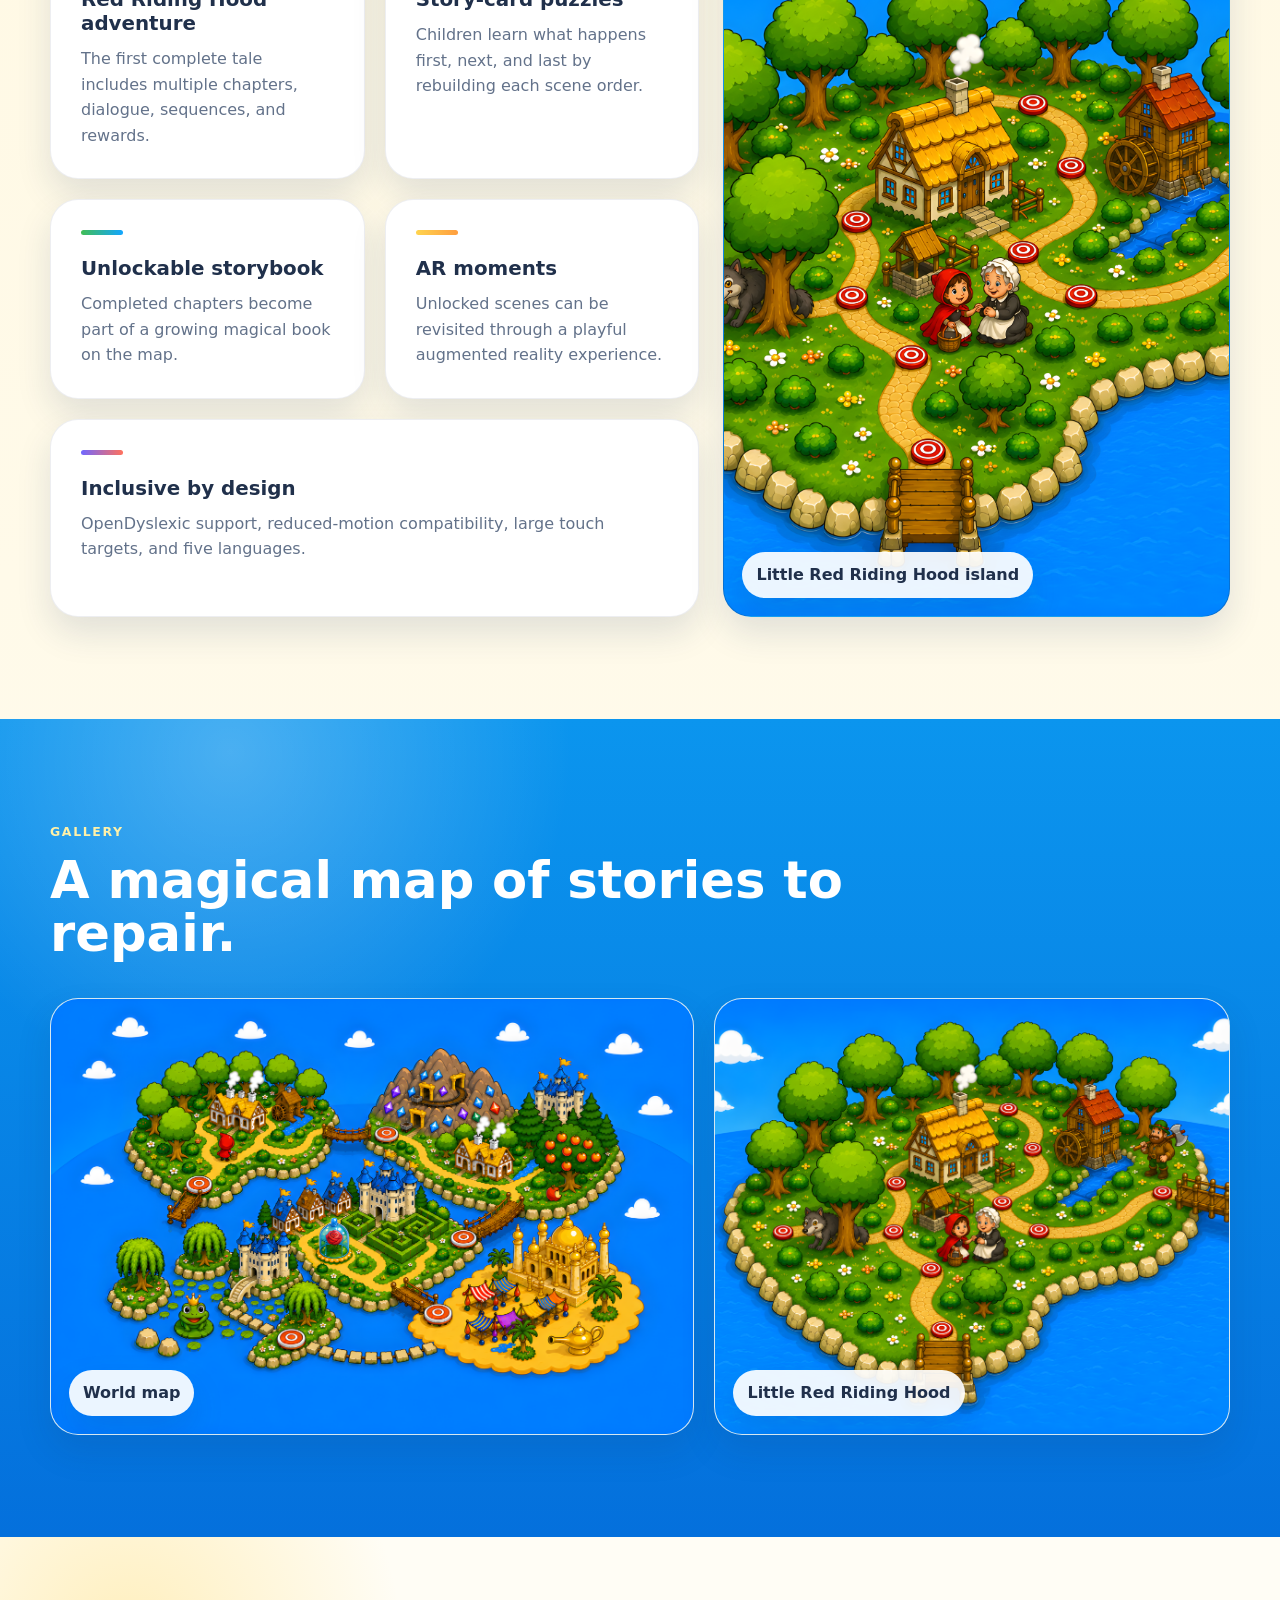
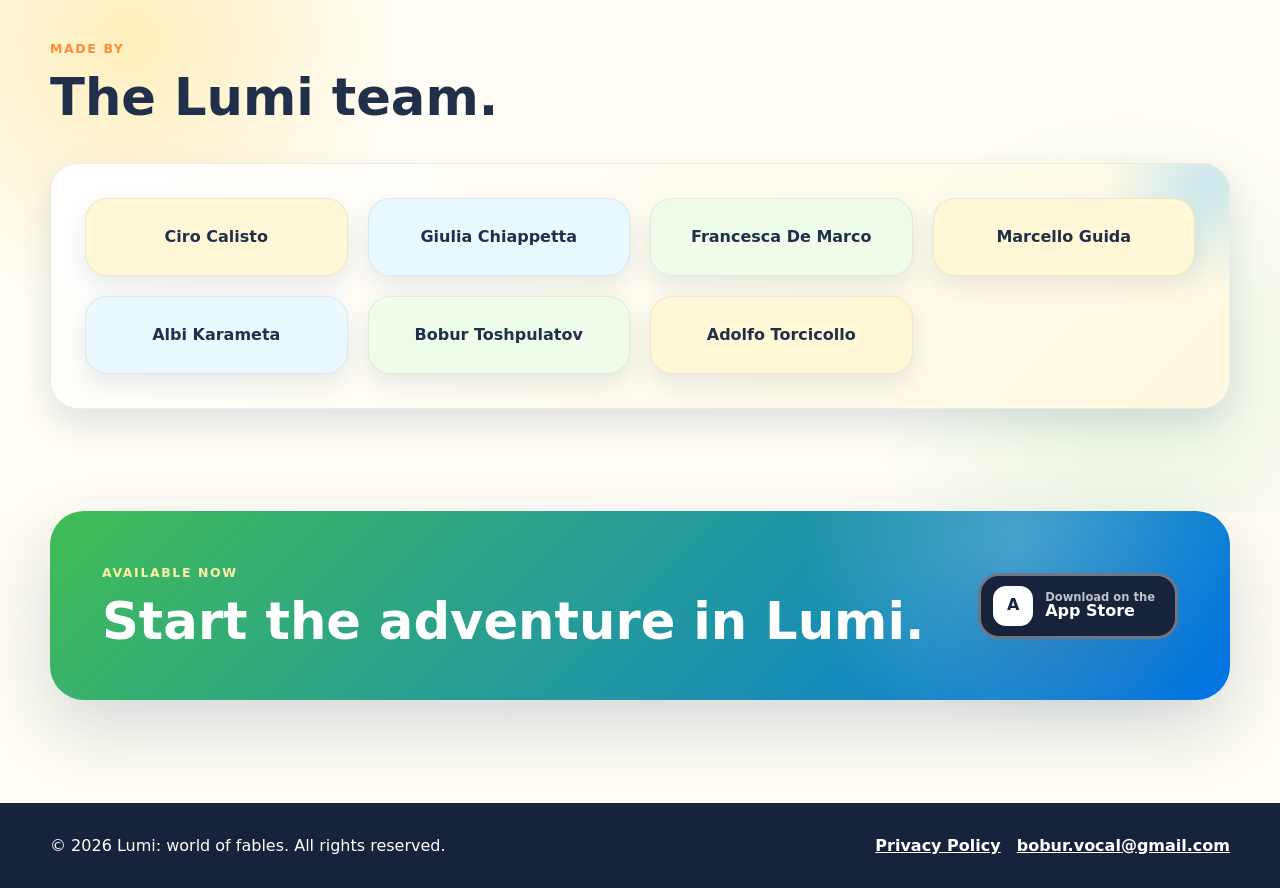
==== commit b1c8de70: "Add Lumi logo and classroom video" ====
--- a/index.html
+++ b/index.html
@@ -3,15 +3,17 @@
 <head>
   <meta charset="UTF-8">
   <meta name="viewport" content="width=device-width, initial-scale=1.0">
-  <meta name="description" content="Lumi: A journey through fables is an educational storytelling game where children restore fairy tales by ordering illustrated story scenes.">
-  <title>Lumi: A journey through fables</title>
+  <meta name="description" content="Lumi: world of fables is an educational iPad game where children restore fairy tales by ordering illustrated story scenes.">
+  <title>Lumi: world of fables</title>
   <link rel="stylesheet" href="styles.css">
 </head>
 <body>
   <header class="site-header" aria-label="Primary navigation">
     <a class="brand" href="index.html" aria-label="Lumi home">
-      <span class="brand-mark">L</span>
-      <span>Lumi</span>
+      <span class="brand-mark logo-mark">
+        <img src="assets/images/Lumi.jpeg" alt="" data-fallback="logo">
+      </span>
+      <span>Lumi: world of fables</span>
     </a>
     <button class="nav-toggle" type="button" aria-label="Open menu" aria-expanded="false">
       <span></span>
@@ -33,13 +35,12 @@
       <div class="cloud cloud-two"></div>
       <div class="container hero-grid">
         <div class="hero-copy">
-          <p class="eyebrow">Lumi: A journey through fables</p>
           <h1>Lumi: world of fables</h1>
-          <p class="hero-kicker">Un viaggio educativo nel mondo delle fiabe.</p>
-          <p class="hero-tagline">Ripara le fiabe scomparse, rimetti in ordine le scene e riporta la magia nel Mondo delle Favole.</p>
+          <p class="hero-kicker">An educational journey through classic fairy tales.</p>
+          <p class="hero-tagline">Repair lost fables, place story scenes in the correct order, and bring magic back to the World of Fables.</p>
           <div class="hero-pills" aria-label="App highlights">
-            <span>Ages 4-12</span>
-            <span>iPhone & iPad</span>
+            <span>Ages 4-10</span>
+            <span>iPad only</span>
             <span>No sign-up</span>
           </div>
           <div class="hero-actions">
@@ -67,6 +68,23 @@
       </div>
     </section>
 
+    <section class="section video-section" id="school">
+      <div class="container video-grid">
+        <div class="section-heading">
+          <p class="eyebrow">In the classroom</p>
+          <h2>Children at L'Arcobaleno school playing Lumi.</h2>
+          <p>Designed for focused, joyful iPad play, Lumi turns sequencing into a hands-on story activity children can understand, repeat, and celebrate.</p>
+        </div>
+        <div class="video-card reveal">
+          <video controls playsinline preload="metadata" poster="assets/images/island-forest.png">
+            <source src="assets/images/video.MOV" type="video/quicktime">
+            <source src="assets/images/video.MOV">
+            Your browser does not support the video tag.
+          </video>
+        </div>
+      </div>
+    </section>
+
     <section class="section" id="about">
       <div class="container split-section">
         <div>
@@ -126,27 +144,22 @@
         <div class="feature-showcase">
           <div class="features-grid">
             <article class="feature-card reveal">
-              <span class="feature-icon">R</span>
               <h3>Red Riding Hood adventure</h3>
               <p>The first complete tale includes multiple chapters, dialogue, sequences, and rewards.</p>
             </article>
             <article class="feature-card reveal">
-              <span class="feature-icon">S</span>
               <h3>Story-card puzzles</h3>
               <p>Children learn what happens first, next, and last by rebuilding each scene order.</p>
             </article>
             <article class="feature-card reveal">
-              <span class="feature-icon">B</span>
               <h3>Unlockable storybook</h3>
               <p>Completed chapters become part of a growing magical book on the map.</p>
             </article>
             <article class="feature-card reveal">
-              <span class="feature-icon">A</span>
               <h3>AR moments</h3>
               <p>Unlocked scenes can be revisited through a playful augmented reality experience.</p>
             </article>
             <article class="feature-card reveal">
-              <span class="feature-icon">I</span>
               <h3>Inclusive by design</h3>
               <p>OpenDyslexic support, reduced-motion compatibility, large touch targets, and five languages.</p>
             </article>
@@ -202,7 +215,7 @@
       <div class="container cta-panel">
         <div>
           <p class="eyebrow">Available now</p>
-          <h2>Start the journey through fables.</h2>
+          <h2>Start the adventure in Lumi.</h2>
         </div>
         <a class="app-store-button" href="https://apps.apple.com/us/app/lumi-a-journey-through-fables/id6773034104" target="_blank" rel="noopener">
           <span class="button-icon" aria-hidden="true">A</span>
@@ -217,7 +230,7 @@
 
   <footer class="site-footer">
     <div class="container footer-inner">
-      <p>&copy; <span id="year">2026</span> Lumi: A journey through fables. All rights reserved.</p>
+      <p>&copy; <span id="year">2026</span> Lumi: world of fables. All rights reserved.</p>
       <div class="footer-links">
         <a href="privacy.html">Privacy Policy</a>
         <a href="mailto:bobur.vocal@gmail.com">bobur.vocal@gmail.com</a>
--- a/styles.css
+++ b/styles.css
@@ -90,7 +90,6 @@
 
 .brand-mark,
 .button-icon,
-.feature-icon,
 .step-number {
   display: inline-grid;
   place-items: center;
@@ -108,6 +107,26 @@
   border-radius: 16px;
   box-shadow: var(--soft-shadow);
   font-size: 0.92rem;
+}
+
+.logo-mark {
+  overflow: hidden;
+  padding: 0;
+  background: #fff;
+}
+
+.logo-mark img {
+  width: 100%;
+  height: 100%;
+  object-fit: cover;
+}
+
+.logo-mark img.image-missing {
+  display: none;
+}
+
+.logo-mark:has(img.image-missing)::before {
+  content: "L";
 }
 
 .site-nav {
@@ -176,7 +195,7 @@
 
 .hero {
   min-height: 780px;
-  padding: clamp(64px, 8vw, 106px) 0 76px;
+  padding: clamp(72px, 9vw, 118px) 0 78px;
 }
 
 .hero-grid {
@@ -224,7 +243,7 @@
 
 .hero h1 {
   max-width: 680px;
-  font-size: clamp(3.2rem, 6.4vw, 6.35rem);
+  font-size: clamp(3.35rem, 6.4vw, 6.35rem);
 }
 
 h2 {
@@ -247,7 +266,7 @@
 
 .hero-kicker {
   max-width: 560px;
-  margin: 22px 0 0;
+  margin: 24px 0 0;
   color: #fff8cc;
   font-size: clamp(1.05rem, 1.7vw, 1.26rem);
   font-weight: 900;
@@ -487,6 +506,62 @@
   padding: clamp(68px, 8vw, 112px) 0;
 }
 
+.video-section {
+  background:
+    radial-gradient(circle at 86% 16%, rgba(255, 212, 79, 0.28), transparent 22%),
+    linear-gradient(180deg, #fffdf5, #fff4c7);
+}
+
+.video-grid {
+  display: grid;
+  grid-template-columns: minmax(280px, 0.72fr) minmax(420px, 1.28fr);
+  align-items: center;
+  gap: clamp(28px, 6vw, 74px);
+}
+
+.video-grid .section-heading {
+  margin-bottom: 0;
+}
+
+.video-grid .section-heading p:last-child {
+  color: var(--muted);
+  font-size: 1.1rem;
+}
+
+.video-card {
+  position: relative;
+  overflow: hidden;
+  padding: clamp(10px, 1.4vw, 16px);
+  background:
+    linear-gradient(180deg, rgba(255, 255, 255, 0.96), rgba(255, 248, 223, 0.94)),
+    #fff;
+  border: 1px solid rgba(32, 48, 75, 0.1);
+  border-radius: 34px;
+  box-shadow: var(--shadow);
+}
+
+.video-card::before {
+  position: absolute;
+  top: -110px;
+  right: -90px;
+  width: 250px;
+  height: 250px;
+  content: "";
+  background: radial-gradient(circle, rgba(19, 166, 255, 0.2), transparent 68%);
+  border-radius: 50%;
+}
+
+.video-card video {
+  position: relative;
+  display: block;
+  width: 100%;
+  aspect-ratio: 16 / 9;
+  background: #17233b;
+  border-radius: 24px;
+  box-shadow: 0 18px 40px rgba(23, 57, 102, 0.18);
+  object-fit: cover;
+}
+
 .split-section {
   display: grid;
   grid-template-columns: 0.82fr 1.18fr;
@@ -608,38 +683,40 @@
 
 .feature-card {
   min-height: 198px;
-  padding: 24px;
+  position: relative;
+  overflow: hidden;
+  padding: 30px;
   transition: transform 180ms ease, box-shadow 180ms ease;
+}
+
+.feature-card::before {
+  display: block;
+  width: 42px;
+  height: 5px;
+  margin-bottom: 22px;
+  content: "";
+  background: linear-gradient(90deg, var(--coral), var(--sun));
+  border-radius: 999px;
+}
+
+.feature-card:nth-child(2)::before {
+  background: linear-gradient(90deg, var(--sky), var(--violet));
+}
+
+.feature-card:nth-child(3)::before {
+  background: linear-gradient(90deg, var(--leaf), var(--sky));
+}
+
+.feature-card:nth-child(4)::before {
+  background: linear-gradient(90deg, var(--sun), #ff9e3f);
+}
+
+.feature-card:nth-child(5)::before {
+  background: linear-gradient(90deg, var(--violet), var(--coral));
 }
 
 .feature-card:last-child {
   grid-column: 1 / -1;
-}
-
-.feature-icon {
-  width: 48px;
-  height: 48px;
-  margin-bottom: 18px;
-  color: #fff;
-  background: linear-gradient(135deg, #33c86b, #0f8fec);
-  border-radius: 17px;
-  font-weight: 900;
-}
-
-.feature-card:nth-child(2) .feature-icon {
-  background: linear-gradient(135deg, #ff7b62, #ffb545);
-}
-
-.feature-card:nth-child(3) .feature-icon {
-  background: linear-gradient(135deg, #8b6cff, #18b6ff);
-}
-
-.feature-card:nth-child(4) .feature-icon {
-  background: linear-gradient(135deg, #ffc83d, #ff7a55);
-}
-
-.feature-card:nth-child(5) .feature-icon {
-  background: linear-gradient(135deg, #24c98e, #ffd343);
 }
 
 .feature-card p,
@@ -889,6 +966,7 @@
 
 @media (max-width: 1080px) {
   .hero-grid,
+  .video-grid,
   .feature-showcase {
     grid-template-columns: 1fr;
   }
@@ -955,7 +1033,7 @@
   }
 
   .hero {
-    padding-top: 52px;
+    padding-top: 62px;
   }
 
   .hero-copy {
@@ -991,6 +1069,14 @@
   .feature-card,
   .step-card {
     min-height: 0;
+  }
+
+  .video-card {
+    border-radius: 26px;
+  }
+
+  .video-card video {
+    border-radius: 18px;
   }
 
   .cta-panel,
